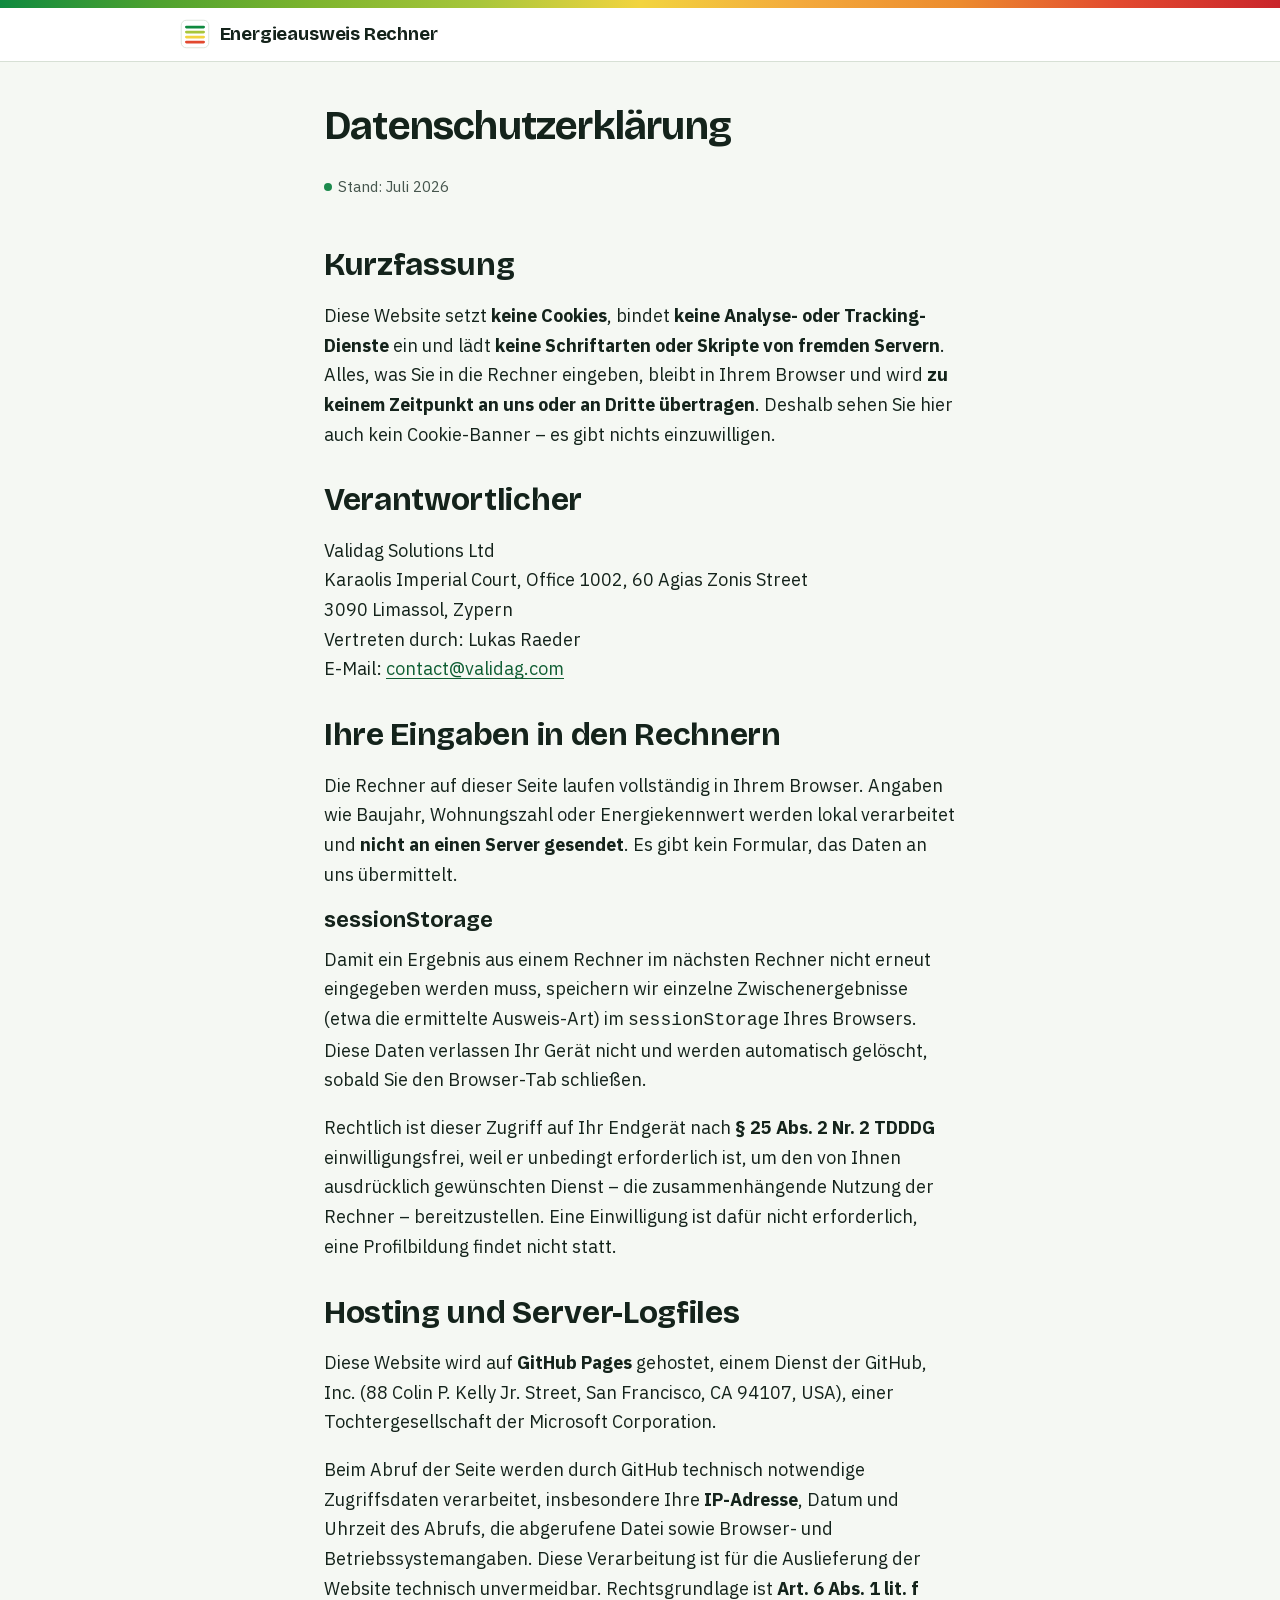
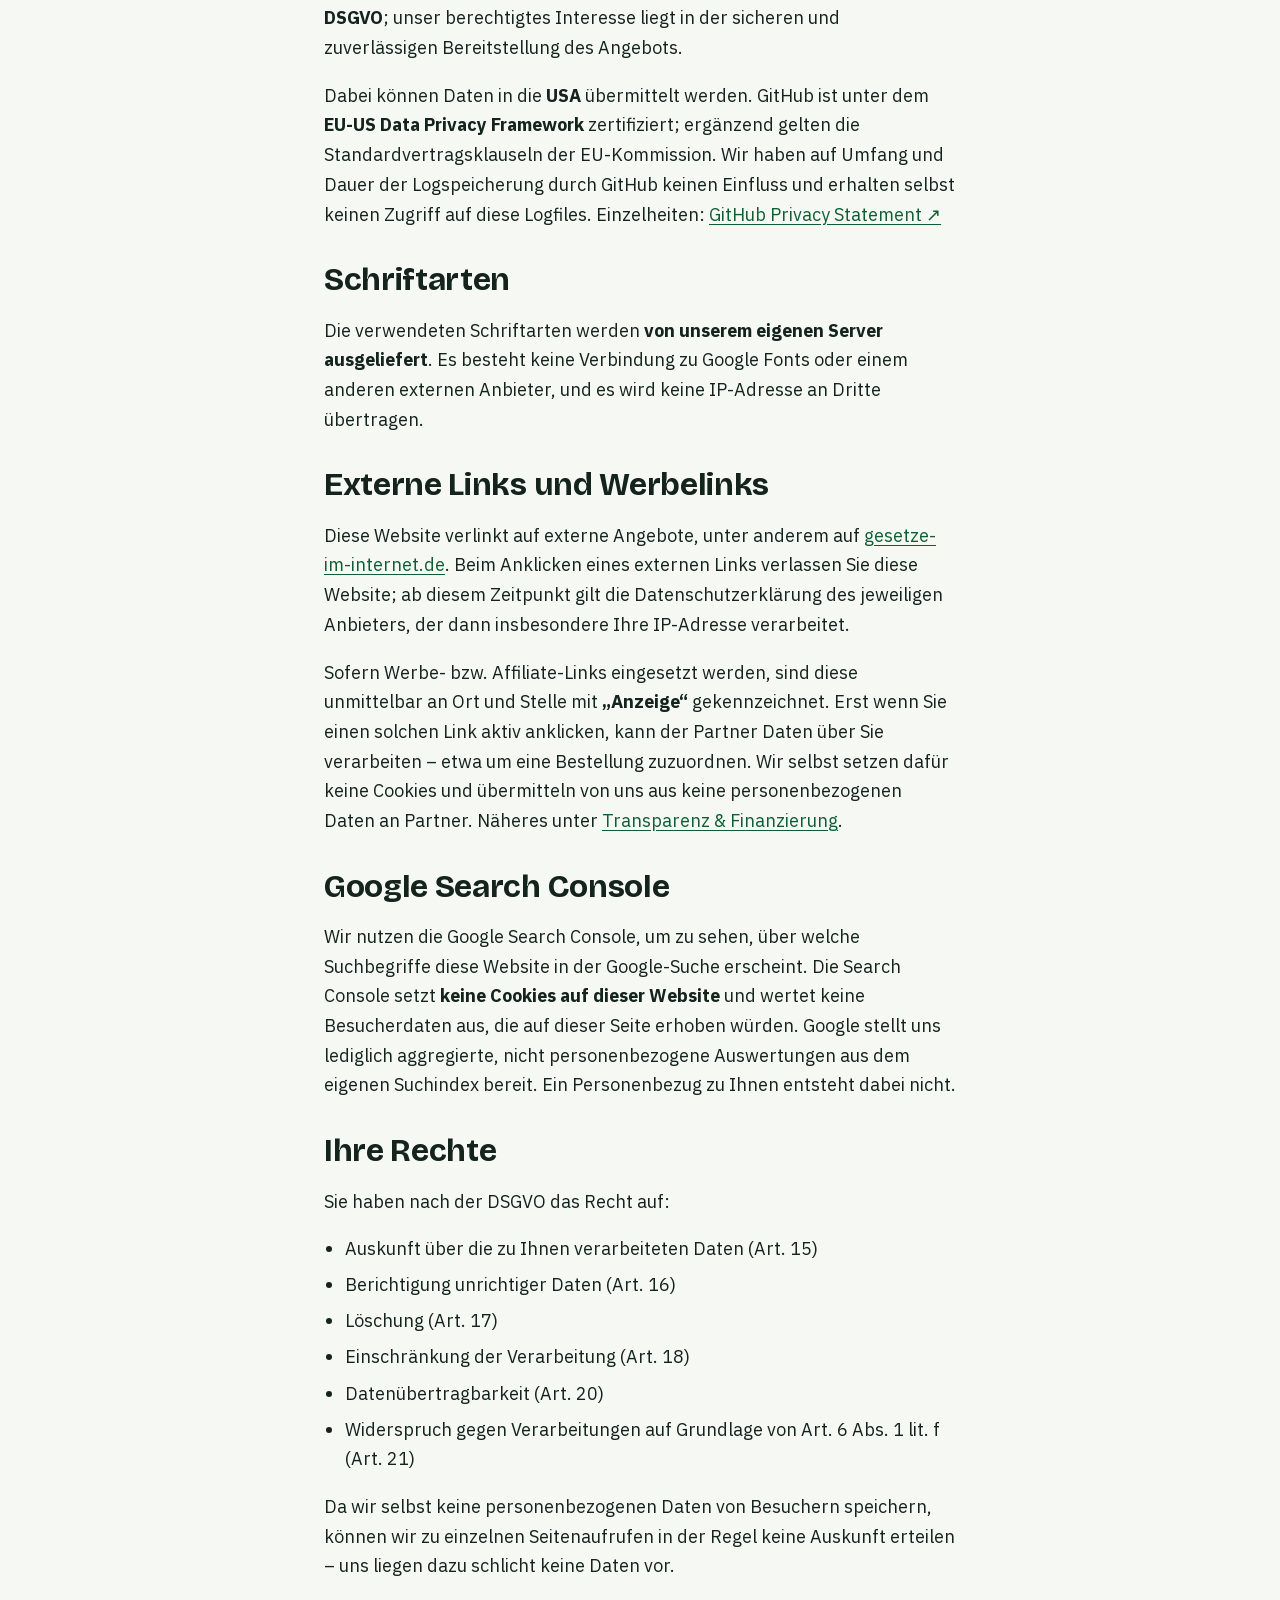
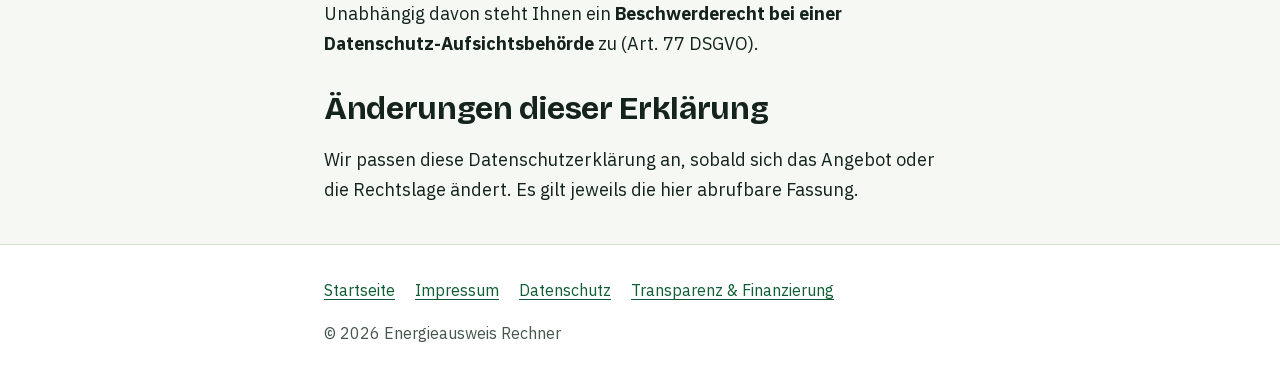
==== datenschutz/index.html @ 405edfbd "Rebuild as a single-page tool channel with sourced GEG rules Replaces the 3-file GSC-verification st" ====
<!DOCTYPE html>
<html lang="de">
<head>
  <meta charset="UTF-8" />
  <meta name="viewport" content="width=device-width, initial-scale=1.0" />
  <title>Datenschutzerklärung – Energieausweis Rechner</title>
  <meta name="description" content="Datenschutzerklärung für energieausweis-rechner.github.io: keine Cookies, kein Tracking, keine Weitergabe von Eingaben." />
  <meta name="robots" content="index, follow" />
  <link rel="canonical" href="https://energieausweis-rechner.github.io/datenschutz/" />
  <link rel="stylesheet" href="../assets/tokens.css" />
  <link rel="stylesheet" href="../assets/base.css" />
</head>
<body>
  <div class="band" aria-hidden="true"></div>
  <header class="site-header">
    <div class="inner">
      <a class="brand" href="/">
        <svg width="30" height="30" viewBox="0 0 36 36" aria-hidden="true">
          <rect x="1.5" y="1.5" width="33" height="33" rx="6" fill="#fff" stroke="#d7e0d5"></rect>
          <rect x="6" y="8"  width="24" height="3.4" rx="1.7" fill="#0f8a3f"></rect>
          <rect x="6" y="14" width="24" height="3.4" rx="1.7" fill="#a8c63b"></rect>
          <rect x="6" y="20" width="24" height="3.4" rx="1.7" fill="#f2d43f"></rect>
          <rect x="6" y="26" width="24" height="3.4" rx="1.7" fill="#e2492f"></rect>
        </svg>
        Energieausweis&nbsp;Rechner
      </a>
    </div>
  </header>

  <main>
    <section>
      <div class="container prose">
        <h1>Datenschutzerklärung</h1>
        <p class="stand">Stand: Juli 2026</p>

        <h2>Kurzfassung</h2>
        <p>
          Diese Website setzt <strong>keine Cookies</strong>, bindet
          <strong>keine Analyse- oder Tracking-Dienste</strong> ein und lädt
          <strong>keine Schriftarten oder Skripte von fremden Servern</strong>.
          Alles, was Sie in die Rechner eingeben, bleibt in Ihrem Browser und wird
          <strong>zu keinem Zeitpunkt an uns oder an Dritte übertragen</strong>.
          Deshalb sehen Sie hier auch kein Cookie-Banner – es gibt nichts
          einzuwilligen.
        </p>

        <h2>Verantwortlicher</h2>
        <p>
          Validag Solutions Ltd<br />
          Karaolis Imperial Court, Office 1002, 60 Agias Zonis Street<br />
          3090 Limassol, Zypern<br />
          Vertreten durch: Lukas Raeder<br />
          E-Mail: <a href="mailto:contact@validag.com">contact@validag.com</a>
        </p>

        <h2>Ihre Eingaben in den Rechnern</h2>
        <p>
          Die Rechner auf dieser Seite laufen vollständig in Ihrem Browser. Angaben
          wie Baujahr, Wohnungszahl oder Energiekennwert werden lokal verarbeitet und
          <strong>nicht an einen Server gesendet</strong>. Es gibt kein Formular, das
          Daten an uns übermittelt.
        </p>

        <h3>sessionStorage</h3>
        <p>
          Damit ein Ergebnis aus einem Rechner im nächsten Rechner nicht erneut
          eingegeben werden muss, speichern wir einzelne Zwischenergebnisse (etwa die
          ermittelte Ausweis-Art) im <code>sessionStorage</code> Ihres Browsers.
          Diese Daten verlassen Ihr Gerät nicht und werden automatisch gelöscht,
          sobald Sie den Browser-Tab schließen.
        </p>
        <p>
          Rechtlich ist dieser Zugriff auf Ihr Endgerät nach
          <strong>§ 25 Abs. 2 Nr. 2 TDDDG</strong> einwilligungsfrei, weil er
          unbedingt erforderlich ist, um den von Ihnen ausdrücklich gewünschten
          Dienst – die zusammenhängende Nutzung der Rechner – bereitzustellen. Eine
          Einwilligung ist dafür nicht erforderlich, eine Profilbildung findet nicht
          statt.
        </p>

        <h2>Hosting und Server-Logfiles</h2>
        <p>
          Diese Website wird auf <strong>GitHub Pages</strong> gehostet, einem Dienst
          der GitHub, Inc. (88 Colin P. Kelly Jr. Street, San Francisco, CA 94107,
          USA), einer Tochtergesellschaft der Microsoft Corporation.
        </p>
        <p>
          Beim Abruf der Seite werden durch GitHub technisch notwendige Zugriffsdaten
          verarbeitet, insbesondere Ihre <strong>IP-Adresse</strong>, Datum und
          Uhrzeit des Abrufs, die abgerufene Datei sowie Browser- und
          Betriebssystemangaben. Diese Verarbeitung ist für die Auslieferung der
          Website technisch unvermeidbar. Rechtsgrundlage ist
          <strong>Art. 6 Abs. 1 lit. f DSGVO</strong>; unser berechtigtes Interesse
          liegt in der sicheren und zuverlässigen Bereitstellung des Angebots.
        </p>
        <p>
          Dabei können Daten in die <strong>USA</strong> übermittelt werden. GitHub
          ist unter dem <strong>EU-US Data Privacy Framework</strong> zertifiziert;
          ergänzend gelten die Standardvertragsklauseln der EU-Kommission. Wir haben
          auf Umfang und Dauer der Logspeicherung durch GitHub keinen Einfluss und
          erhalten selbst keinen Zugriff auf diese Logfiles. Einzelheiten:
          <a href="https://docs.github.com/site-policy/privacy-policies/github-general-privacy-statement" rel="noopener" target="_blank">GitHub Privacy Statement ↗</a>
        </p>

        <h2>Schriftarten</h2>
        <p>
          Die verwendeten Schriftarten werden <strong>von unserem eigenen Server
          ausgeliefert</strong>. Es besteht keine Verbindung zu Google Fonts oder
          einem anderen externen Anbieter, und es wird keine IP-Adresse an Dritte
          übertragen.
        </p>

        <h2>Externe Links und Werbelinks</h2>
        <p>
          Diese Website verlinkt auf externe Angebote, unter anderem auf
          <a href="https://www.gesetze-im-internet.de/geg/" rel="noopener" target="_blank">gesetze-im-internet.de</a>.
          Beim Anklicken eines externen Links verlassen Sie diese Website; ab diesem
          Zeitpunkt gilt die Datenschutzerklärung des jeweiligen Anbieters, der dann
          insbesondere Ihre IP-Adresse verarbeitet.
        </p>
        <p>
          Sofern Werbe- bzw. Affiliate-Links eingesetzt werden, sind diese unmittelbar
          an Ort und Stelle mit <strong>„Anzeige“</strong> gekennzeichnet. Erst wenn
          Sie einen solchen Link aktiv anklicken, kann der Partner Daten über Sie
          verarbeiten – etwa um eine Bestellung zuzuordnen. Wir selbst setzen dafür
          keine Cookies und übermitteln von uns aus keine personenbezogenen Daten an
          Partner. Näheres unter
          <a href="/transparenz/">Transparenz &amp; Finanzierung</a>.
        </p>

        <h2>Google Search Console</h2>
        <p>
          Wir nutzen die Google Search Console, um zu sehen, über welche Suchbegriffe
          diese Website in der Google-Suche erscheint. Die Search Console setzt
          <strong>keine Cookies auf dieser Website</strong> und wertet keine
          Besucherdaten aus, die auf dieser Seite erhoben würden. Google stellt uns
          lediglich aggregierte, nicht personenbezogene Auswertungen aus dem eigenen
          Suchindex bereit. Ein Personenbezug zu Ihnen entsteht dabei nicht.
        </p>

        <h2>Ihre Rechte</h2>
        <p>Sie haben nach der DSGVO das Recht auf:</p>
        <ul>
          <li>Auskunft über die zu Ihnen verarbeiteten Daten (Art. 15)</li>
          <li>Berichtigung unrichtiger Daten (Art. 16)</li>
          <li>Löschung (Art. 17)</li>
          <li>Einschränkung der Verarbeitung (Art. 18)</li>
          <li>Datenübertragbarkeit (Art. 20)</li>
          <li>Widerspruch gegen Verarbeitungen auf Grundlage von Art. 6 Abs. 1 lit. f (Art. 21)</li>
        </ul>
        <p>
          Da wir selbst keine personenbezogenen Daten von Besuchern speichern, können
          wir zu einzelnen Seitenaufrufen in der Regel keine Auskunft erteilen –
          uns liegen dazu schlicht keine Daten vor.
        </p>
        <p>
          Unabhängig davon steht Ihnen ein <strong>Beschwerderecht bei einer
          Datenschutz-Aufsichtsbehörde</strong> zu (Art. 77 DSGVO).
        </p>

        <h2>Änderungen dieser Erklärung</h2>
        <p>
          Wir passen diese Datenschutzerklärung an, sobald sich das Angebot oder die
          Rechtslage ändert. Es gilt jeweils die hier abrufbare Fassung.
        </p>
      </div>
    </section>
  </main>

  <footer class="site-footer">
    <div class="container">
      <nav aria-label="Rechtliches">
        <a href="/">Startseite</a>
        <a href="/impressum/">Impressum</a>
        <a href="/datenschutz/">Datenschutz</a>
        <a href="/transparenz/">Transparenz &amp; Finanzierung</a>
      </nav>
      <p>© <span id="year">2026</span> Energieausweis Rechner</p>
    </div>
  </footer>
  <script>document.getElementById('year').textContent = new Date().getFullYear();</script>
</body>
</html>
---- assets/tokens.css ----
/* ─────────────────────────────────────────────────────────────────────────
   Energieausweis Rechner — design tokens
   Identity: the A+→H Effizienzband. "Der Ausweis, modernisiert."

   Carried over from the Claude Design project global.css. Fonts are
   SELF-HOSTED, never loaded from fonts.gstatic.com — embedding Google Fonts
   transfers the visitor's IP to a US server and was ruled a GDPR violation
   (LG München I, 20.01.2022 – 3 O 17493/20).
   ───────────────────────────────────────────────────────────────────────── */

@font-face {
  font-family: 'Bricolage Grotesque';
  src: url('fonts/bricolage-400-800.woff2') format('woff2');
  font-weight: 400 800;
  font-display: swap;
  unicode-range: U+0000-00FF, U+0131, U+0152-0153, U+02BB-02BC, U+02C6, U+02DA,
    U+02DC, U+0304, U+0308, U+0329, U+2000-206F, U+20AC, U+2122, U+2191, U+2193,
    U+2212, U+2215, U+FEFF, U+FFFD;
}
@font-face {
  font-family: 'IBM Plex Sans';
  src: url('fonts/plexsans-400.woff2') format('woff2');
  font-weight: 400;
  font-display: swap;
}
@font-face {
  font-family: 'IBM Plex Sans';
  src: url('fonts/plexsans-600.woff2') format('woff2');
  font-weight: 600 700;
  font-display: swap;
}

:root {
  /* ── Colour ───────────────────────────────────────────────────────────── */
  --ink: #14231b;        /* deep spruce — text/headlines */
  --ink-soft: #46564d;   /* muted text */
  --paper: #f5f8f3;      /* cool chalk — page background */
  --surface: #ffffff;    /* cards/panels */
  --line: #d7e0d5;       /* green-grey hairline */

  --klasse-a: #1c8a4c;   /* efficiency green — primary/links/CTA */
  --klasse-a-dk: #0f5e33;/* hover/active */
  --signal: #e8852b;     /* warm amber — eyebrows/accents, sparing */

  /* Partner-brand gold. OUTBOUND AFFILIATE CTAs ONLY — never for internal
     actions, so a paid link is always visually distinct from a free one. */
  --cta-yellow: #f5b301;
  --cta-yellow-dk: #dca000;

  --danger: #b42318;     /* penalty red — Bußgeld & legal warnings */
  --danger-bg: #fdeceb;
  --bedarf: #c2410c;     /* Bedarfsausweis-Pflicht result tone */
  --bedarf-bg: #fff7ed;
  --urgent: #c9252b;     /* time-critical result tone */
  --urgent-bg: #fef2f2;

  /* ── Type ─────────────────────────────────────────────────────────────── */
  --font-display: 'Bricolage Grotesque', system-ui, -apple-system, sans-serif;
  --font-body: 'IBM Plex Sans', system-ui, -apple-system, sans-serif;
  --font-mono: ui-monospace, 'SFMono-Regular', 'Menlo', monospace;

  /* Senior-first scale. Body never below 18px, and every step is set in rem
     so the OS/browser text-size setting still scales the whole page. */
  --fs-body: 1.125rem;   /* 18px */
  --fs-lead: 1.25rem;    /* 20px — tool labels, option cards */
  --fs-h3: 1.375rem;     /* 22px */
  --fs-h2: 1.75rem;      /* 28px */
  --fs-h1: 2.125rem;     /* 34px */
  --fs-small: 1rem;      /* 16px — the floor; captions, legal notes */
  --lh-body: 1.65;

  /* ── Geometry ─────────────────────────────────────────────────────────── */
  --radius: 6px;
  --maxw: 42rem;         /* reading measure for a single-column tool page */
  --maxw-wide: 60rem;
  --tap: 48px;           /* minimum interactive target */
  --nav-h: 56px;         /* sticky in-page nav */
  --space: 1rem;

  /* ── The Effizienzband ────────────────────────────────────────────────── */
  --band: linear-gradient(90deg, #0f8a3f, #4fa22f, #7fb52e, #a8c63b, #f2d43f,
    #f3a93c, #ec8b2e, #e2492f, #c9252b);

  /* Per-class colours, A+ → H (GEG Anlage 10) */
  --k-aplus: #0f8a3f;
  --k-a: #4fa22f;
  --k-b: #7fb52e;
  --k-c: #a8c63b;
  --k-d: #f2d43f;
  --k-e: #f3a93c;
  --k-f: #ec8b2e;
  --k-g: #e2492f;
  --k-h: #c9252b;
}

@media (min-width: 40rem) {
  :root {
    --fs-h1: 2.5rem;   /* 40px */
    --fs-h2: 2rem;     /* 32px */
  }
}

/* Respect the OS reduced-motion setting — the result cards animate in. */
@media (prefers-reduced-motion: reduce) {
  *, *::before, *::after {
    animation-duration: 0.01ms !important;
    animation-iteration-count: 1 !important;
    transition-duration: 0.01ms !important;
    scroll-behavior: auto !important;
  }
}
---- assets/base.css ----
/* ─────────────────────────────────────────────────────────────────────────
   Energieausweis Rechner — layout & components
   Senior-first: 18px floor, 48px targets, one question per screen,
   visible focus, AAA contrast on body text.
   ───────────────────────────────────────────────────────────────────────── */

*, *::before, *::after { box-sizing: border-box; }

html { -webkit-text-size-adjust: 100%; scroll-behavior: smooth; }

body {
  margin: 0;
  background: var(--paper);
  color: var(--ink);
  font-family: var(--font-body);
  font-size: var(--fs-body);
  line-height: var(--lh-body);
  /* Anchor targets must clear the sticky nav. */
  scroll-padding-top: calc(var(--nav-h) + 1rem);
}

h1, h2, h3 { font-family: var(--font-display); line-height: 1.2; margin: 0 0 .5em; }
h1 { font-size: var(--fs-h1); letter-spacing: -.02em; }
h2 { font-size: var(--fs-h2); letter-spacing: -.01em; }
h3 { font-size: var(--fs-h3); }
p { margin: 0 0 1em; }
p:last-child { margin-bottom: 0; }

a { color: var(--klasse-a-dk); text-underline-offset: .18em; }
a:hover { color: var(--klasse-a); }

/* One visible focus treatment everywhere. Never remove it. */
:focus-visible {
  outline: 3px solid var(--klasse-a);
  outline-offset: 3px;
  border-radius: 3px;
}

.container { max-width: var(--maxw); margin: 0 auto; padding: 0 1.25rem; }
.container-wide { max-width: var(--maxw-wide); margin: 0 auto; padding: 0 1.25rem; }
.visually-hidden {
  position: absolute; width: 1px; height: 1px; overflow: hidden;
  clip: rect(0 0 0 0); clip-path: inset(50%); white-space: nowrap;
}

/* Skip link — keyboard users land on the tool, not the nav. */
.skip {
  position: absolute; left: -9999px; top: 0; z-index: 100;
  background: var(--klasse-a); color: #fff; padding: .75rem 1.25rem;
  font-weight: 600; text-decoration: none;
}
.skip:focus { left: 0; }

/* ── Effizienzband ──────────────────────────────────────────────────────── */
.band { height: 8px; background: var(--band); }

/* ── Header ─────────────────────────────────────────────────────────────── */
.site-header { background: var(--surface); border-bottom: 1px solid var(--line); }
.site-header .inner {
  display: flex; align-items: center; gap: .7rem;
  padding: .7rem 1.25rem; max-width: var(--maxw-wide); margin: 0 auto;
}
.brand {
  display: flex; align-items: center; gap: .6rem;
  font-family: var(--font-display); font-weight: 700; font-size: 1.15rem;
  color: var(--ink); text-decoration: none; letter-spacing: -.01em;
}
.brand svg { flex: none; }

/* ── Hero: the tool comes first, nothing above it ───────────────────────── */
.hero { padding: 1.5rem 0 .5rem; }
.hero h1 { margin-bottom: .35rem; }
.hero .sub {
  font-size: var(--fs-lead); color: var(--ink-soft); margin-bottom: 1.25rem;
}
.trust {
  display: flex; flex-wrap: wrap; gap: .4rem .5rem;
  list-style: none; padding: 0; margin: 0 0 1.25rem;
  font-size: var(--fs-small); color: var(--ink-soft);
}
.trust li { display: flex; align-items: center; gap: .3rem; }
.trust li::before { content: '✓'; color: var(--klasse-a); font-weight: 700; }

/* ── Sticky in-page tool nav ────────────────────────────────────────────── */
.toolnav {
  position: sticky; top: 0; z-index: 50;
  background: color-mix(in srgb, var(--surface) 92%, transparent);
  backdrop-filter: blur(8px);
  border-block: 1px solid var(--line);
  margin: 2rem 0 0;
}
.toolnav ul {
  display: flex; gap: .25rem; list-style: none; margin: 0;
  padding: 0 1.25rem; max-width: var(--maxw-wide);
  margin-inline: auto; overflow-x: auto; scrollbar-width: none;
  -webkit-overflow-scrolling: touch;
}
.toolnav ul::-webkit-scrollbar { display: none; }
.toolnav a {
  display: flex; align-items: center; min-height: var(--nav-h);
  padding: 0 .85rem; white-space: nowrap; text-decoration: none;
  font-size: var(--fs-small); font-weight: 600; color: var(--ink-soft);
  border-bottom: 3px solid transparent;
}
.toolnav a:hover { color: var(--ink); }
.toolnav a[aria-current='true'] { color: var(--klasse-a-dk); border-bottom-color: var(--klasse-a); }

/* ── Sections ───────────────────────────────────────────────────────────── */
section { padding: 2.5rem 0; }
section.alt { background: var(--surface); border-block: 1px solid var(--line); }
.eyebrow {
  font-size: var(--fs-small); font-weight: 600; letter-spacing: .06em;
  text-transform: uppercase; color: var(--signal); margin: 0 0 .4rem;
}

/* ── Card / wizard ──────────────────────────────────────────────────────── */
.card {
  background: var(--surface); border: 2px solid var(--line);
  border-radius: var(--radius); padding: 1.5rem;
}
@keyframes cardIn { from { opacity: 0; transform: translateY(10px); } to { opacity: 1; transform: none; } }
.anim { animation: cardIn .32s ease both; }

.steps { display: flex; align-items: flex-start; gap: 0; margin-bottom: 1.25rem; }
.step { display: flex; flex-direction: column; align-items: center; gap: .3rem; }
.step .mark {
  width: 28px; height: 28px; border-radius: 50%;
  display: flex; align-items: center; justify-content: center;
  font-family: var(--font-mono); font-weight: 700; font-size: .8rem;
  background: var(--surface); color: var(--ink-soft); border: 2px solid var(--line);
}
.step.on .mark, .step.done .mark {
  background: var(--klasse-a); color: #fff; border-color: var(--klasse-a);
}
.step .lbl { font-size: .7rem; font-weight: 600; text-align: center; color: var(--ink-soft); }
.step.on .lbl { color: var(--klasse-a-dk); }
.step .line { width: 30px; height: 0; margin-top: 13px; border-top: 2px dashed var(--line); }
.step.reached .line { border-top-color: var(--klasse-a); }

.q-text {
  font-family: var(--font-display); font-size: var(--fs-h3);
  font-weight: 700; line-height: 1.25; margin: 0 0 1.1rem;
}

/* Option cards — the primary interaction. Big, labelled, icon + gloss. */
.options { display: grid; gap: .6rem; }
.opt {
  display: flex; align-items: center; gap: .9rem; width: 100%;
  min-height: var(--tap); padding: .85rem 1rem; text-align: left;
  background: var(--surface); border: 2px solid var(--line);
  border-radius: var(--radius); cursor: pointer;
  font: inherit; color: var(--ink); transition: border-color .15s, background .15s;
}
.opt:hover { border-color: var(--klasse-a); background: #f2f8ef; }
.opt .ico { color: var(--klasse-a); display: inline-flex; flex: none; }
.opt .txt { flex: 1; min-width: 0; }
.opt .lbl { display: block; font-size: var(--fs-lead); font-weight: 600; line-height: 1.3; }
.opt .sub { display: block; font-size: var(--fs-small); color: var(--ink-soft); }
.opt .arrow { color: var(--ink-soft); flex: none; font-size: 1.2rem; }

.wizard-actions {
  display: flex; flex-wrap: wrap; gap: .6rem; align-items: center;
  margin-top: 1.1rem;
}
.btn-ghost {
  display: inline-flex; align-items: center; gap: .4rem;
  min-height: var(--tap); padding: 0 1rem;
  background: var(--surface); border: 2px solid var(--line);
  border-radius: var(--radius); cursor: pointer;
  font: inherit; font-size: var(--fs-small); font-weight: 600; color: var(--ink);
}
.btn-ghost:hover { border-color: var(--klasse-a); color: var(--klasse-a-dk); }

/* ── Result cards ───────────────────────────────────────────────────────── */
.result {
  border: 2px solid var(--line); border-left-width: 5px;
  border-radius: var(--radius); padding: 1.4rem; background: var(--paper);
}
.result.yes, .result.wahl { border-left-color: var(--klasse-a); }
.result.no   { border-left-color: var(--ink-soft); }
.result.bedarf { border-left-color: var(--bedarf); background: var(--bedarf-bg); }
.result.urgent { border-left-color: var(--urgent); background: var(--urgent-bg); }

.badge {
  display: inline-block; font-size: var(--fs-small); font-weight: 700;
  letter-spacing: .05em; text-transform: uppercase;
  padding: .35rem .8rem; border-radius: 4px; color: #fff;
  background: var(--ink-soft); margin-bottom: .7rem;
}
.result.yes .badge, .result.wahl .badge { background: var(--klasse-a); }
.result.bedarf .badge { background: var(--bedarf); }
.result.urgent .badge { background: var(--urgent); }

.result h3 { font-size: var(--fs-h3); margin-bottom: .5rem; }
.result .lead { font-size: var(--fs-lead); }

.warn {
  display: flex; gap: .7rem; margin-top: 1rem; padding: .9rem 1rem;
  background: var(--danger-bg); border-radius: var(--radius);
  color: var(--danger); font-size: var(--fs-small); font-weight: 600;
}
.warn .mark {
  flex: none; width: 24px; height: 24px; border-radius: 50%;
  background: var(--danger); color: #fff;
  display: flex; align-items: center; justify-content: center; font-weight: 700;
}

.type-out {
  margin-top: 1rem; padding-top: 1rem; border-top: 1px solid var(--line);
  font-size: var(--fs-small);
}
.type-out strong { font-size: var(--fs-lead); font-family: var(--font-display); }

.steps-next { margin: 1rem 0 0; padding: 0; list-style: none; counter-reset: s; }
.steps-next li {
  display: flex; gap: .7rem; padding: .5rem 0; counter-increment: s;
  font-size: var(--fs-small);
}
.steps-next li::before {
  content: counter(s); flex: none;
  width: 26px; height: 26px; border-radius: 50%;
  background: var(--klasse-a); color: #fff;
  display: flex; align-items: center; justify-content: center;
  font-family: var(--font-mono); font-weight: 700; font-size: .8rem;
}

/* Internal onward link — green, clearly NOT a partner CTA. */
.next-link {
  display: flex; align-items: center; justify-content: space-between; gap: .8rem;
  margin-top: 1rem; padding: .9rem 1rem;
  border: 2px solid var(--line); border-left: 5px solid var(--klasse-a);
  border-radius: var(--radius); background: var(--surface);
  text-decoration: none; color: var(--ink);
}
.next-link:hover { background: #f2f8ef; }
.next-link .t { font-weight: 600; }
.next-link .s { font-size: var(--fs-small); color: var(--ink-soft); }

/* ── Legal citation block ───────────────────────────────────────────────── */
.cite {
  margin-top: 1rem; padding: .9rem 1rem;
  background: var(--surface); border: 1px solid var(--line);
  border-radius: var(--radius); font-size: var(--fs-small);
}
.cite blockquote {
  margin: .5rem 0; padding-left: .9rem;
  border-left: 3px solid var(--line);
  font-style: italic; color: var(--ink-soft);
}
.cite .src {
  display: flex; flex-wrap: wrap; gap: .5rem 1rem;
  color: var(--ink-soft); font-size: .95rem;
}

/* ── Segmented controls (Kosten / Inserat inputs) ───────────────────────── */
.field { margin-bottom: 1.1rem; }
.field > .lbl {
  display: block; font-weight: 600; font-size: var(--fs-small);
  margin-bottom: .45rem;
}
.field .hint { font-weight: 400; color: var(--ink-soft); }
.seg { display: flex; flex-wrap: wrap; gap: .4rem; }
.seg button {
  min-height: var(--tap); padding: 0 .9rem;
  font: inherit; font-size: var(--fs-small); font-weight: 600;
  background: var(--surface); color: var(--ink);
  border: 2px solid var(--line); border-radius: var(--radius); cursor: pointer;
  transition: all .15s;
}
.seg button:hover { border-color: var(--klasse-a); }
.seg button[aria-pressed='true'] {
  background: var(--klasse-a); color: #fff; border-color: var(--klasse-a);
}

input[type='number'], input[type='text'] {
  width: 100%; min-height: var(--tap); padding: .5rem .8rem;
  font: inherit; font-size: var(--fs-lead);
  background: var(--surface); color: var(--ink);
  border: 2px solid var(--line); border-radius: var(--radius);
}
input:focus { border-color: var(--klasse-a); }

/* ── Effizienzklassen scale ─────────────────────────────────────────────── */
.scale { display: flex; gap: 2px; margin: 1rem 0 .4rem; }
.scale .k {
  flex: 1; text-align: center; padding: .5rem .1rem;
  font-family: var(--font-mono); font-weight: 700; font-size: .8rem;
  color: #fff; opacity: .35; transition: opacity .2s, transform .2s;
}
.scale .k.on { opacity: 1; transform: scaleY(1.35); border-radius: 2px; }
.scale-ends {
  display: flex; justify-content: space-between;
  font-size: .95rem; color: var(--ink-soft);
}
.klass-out {
  display: flex; align-items: center; gap: 1rem;
  margin-top: 1rem; padding: 1rem;
  border: 2px solid var(--line); border-radius: var(--radius);
  background: var(--surface);
}
.klass-out .big {
  flex: none; width: 64px; height: 64px; border-radius: var(--radius);
  display: flex; align-items: center; justify-content: center;
  font-family: var(--font-display); font-weight: 800; font-size: 1.8rem; color: #fff;
}

/* ── Generated ad text ──────────────────────────────────────────────────── */
.output {
  font-family: var(--font-mono); font-size: 1rem; line-height: 1.6;
  white-space: pre-wrap; word-break: break-word;
  background: var(--paper); border: 2px dashed var(--line);
  border-radius: var(--radius); padding: 1rem; margin: 0 0 .8rem;
}
.copied { color: var(--klasse-a-dk); font-weight: 600; font-size: var(--fs-small); }

/* ── Partner CTA — the ONLY monetised element. Gold, never green. ───────── */
.partner {
  margin-top: 1.25rem; padding: 1rem;
  border: 2px solid var(--line); border-radius: var(--radius);
  background: var(--surface);
}
.partner .ad-label {
  display: inline-block; font-size: .95rem; font-weight: 700;
  letter-spacing: .06em; text-transform: uppercase;
  color: var(--ink-soft); background: var(--paper);
  border: 1px solid var(--line); border-radius: 3px;
  padding: .15rem .5rem; margin-bottom: .6rem;
}
.partner a.cta {
  display: inline-flex; align-items: center; gap: .4rem;
  min-height: var(--tap); padding: 0 1.2rem;
  background: var(--cta-yellow); color: var(--ink);
  font-weight: 700; text-decoration: none; border-radius: var(--radius);
}
.partner a.cta:hover { background: var(--cta-yellow-dk); }
.partner .disclosure {
  margin: .6rem 0 0; font-size: .95rem; color: var(--ink-soft);
}

/* ── Tables (GEO: most-lifted format) ───────────────────────────────────── */
.table-wrap { overflow-x: auto; margin: 1rem 0; }
table { border-collapse: collapse; width: 100%; font-size: var(--fs-small); }
th, td { text-align: left; padding: .6rem .8rem; border-bottom: 1px solid var(--line); }
th { font-weight: 600; background: var(--surface); }

/* ── FAQ ────────────────────────────────────────────────────────────────── */
details {
  background: var(--surface); border: 1px solid var(--line);
  border-radius: var(--radius); margin-bottom: .6rem;
}
summary {
  min-height: var(--tap); display: flex; align-items: center;
  padding: .75rem 1rem; cursor: pointer;
  font-weight: 600; font-size: var(--fs-body);
}
summary::-webkit-details-marker { display: none; }
summary::after { content: '+'; margin-left: auto; font-size: 1.4rem; color: var(--klasse-a); }
details[open] summary::after { content: '−'; }
details > *:not(summary) { padding: 0 1rem; }
details > *:last-child { padding-bottom: 1rem; }

/* ── Stand / validity marker ────────────────────────────────────────────── */
.stand {
  display: inline-flex; align-items: center; gap: .4rem;
  font-size: .95rem; color: var(--ink-soft);
}
.stand::before {
  content: ''; width: 8px; height: 8px; border-radius: 50%;
  background: var(--klasse-a);
}

/* ── Footer ─────────────────────────────────────────────────────────────── */
.site-footer {
  background: var(--surface); border-top: 1px solid var(--line);
  padding: 2rem 0; font-size: var(--fs-small); color: var(--ink-soft);
}
.site-footer nav { display: flex; flex-wrap: wrap; gap: .5rem 1.25rem; margin-bottom: 1rem; }
.disclaimer {
  padding: 1rem; background: var(--paper);
  border: 1px solid var(--line); border-radius: var(--radius);
}

.totop {
  position: fixed; right: 1rem; bottom: 1rem; z-index: 40;
  width: var(--tap); height: var(--tap); border-radius: 50%;
  background: var(--surface); border: 2px solid var(--line);
  color: var(--ink); font-size: 1.2rem; cursor: pointer;
  display: none; align-items: center; justify-content: center;
  box-shadow: 0 2px 8px rgb(20 35 27 / .12);
}
.totop.show { display: flex; }

/* ── Prose (legal pages) ────────────────────────────────────────────────── */
.prose h2 { margin-top: 2rem; }
.prose ul { padding-left: 1.3rem; }
.prose li { margin-bottom: .4rem; }

/* ── Print: results should survive being printed for the Notartermin ────── */
@media print {
  .toolnav, .totop, .skip, .site-header, .noprint, .partner { display: none !important; }
  body { background: #fff; font-size: 11pt; }
  section { padding: .5rem 0; }
  .card, .result { border: 1px solid #999; break-inside: avoid; }
  a[href^='http']::after { content: ' (' attr(href) ')'; font-size: 9pt; word-break: break-all; }
}
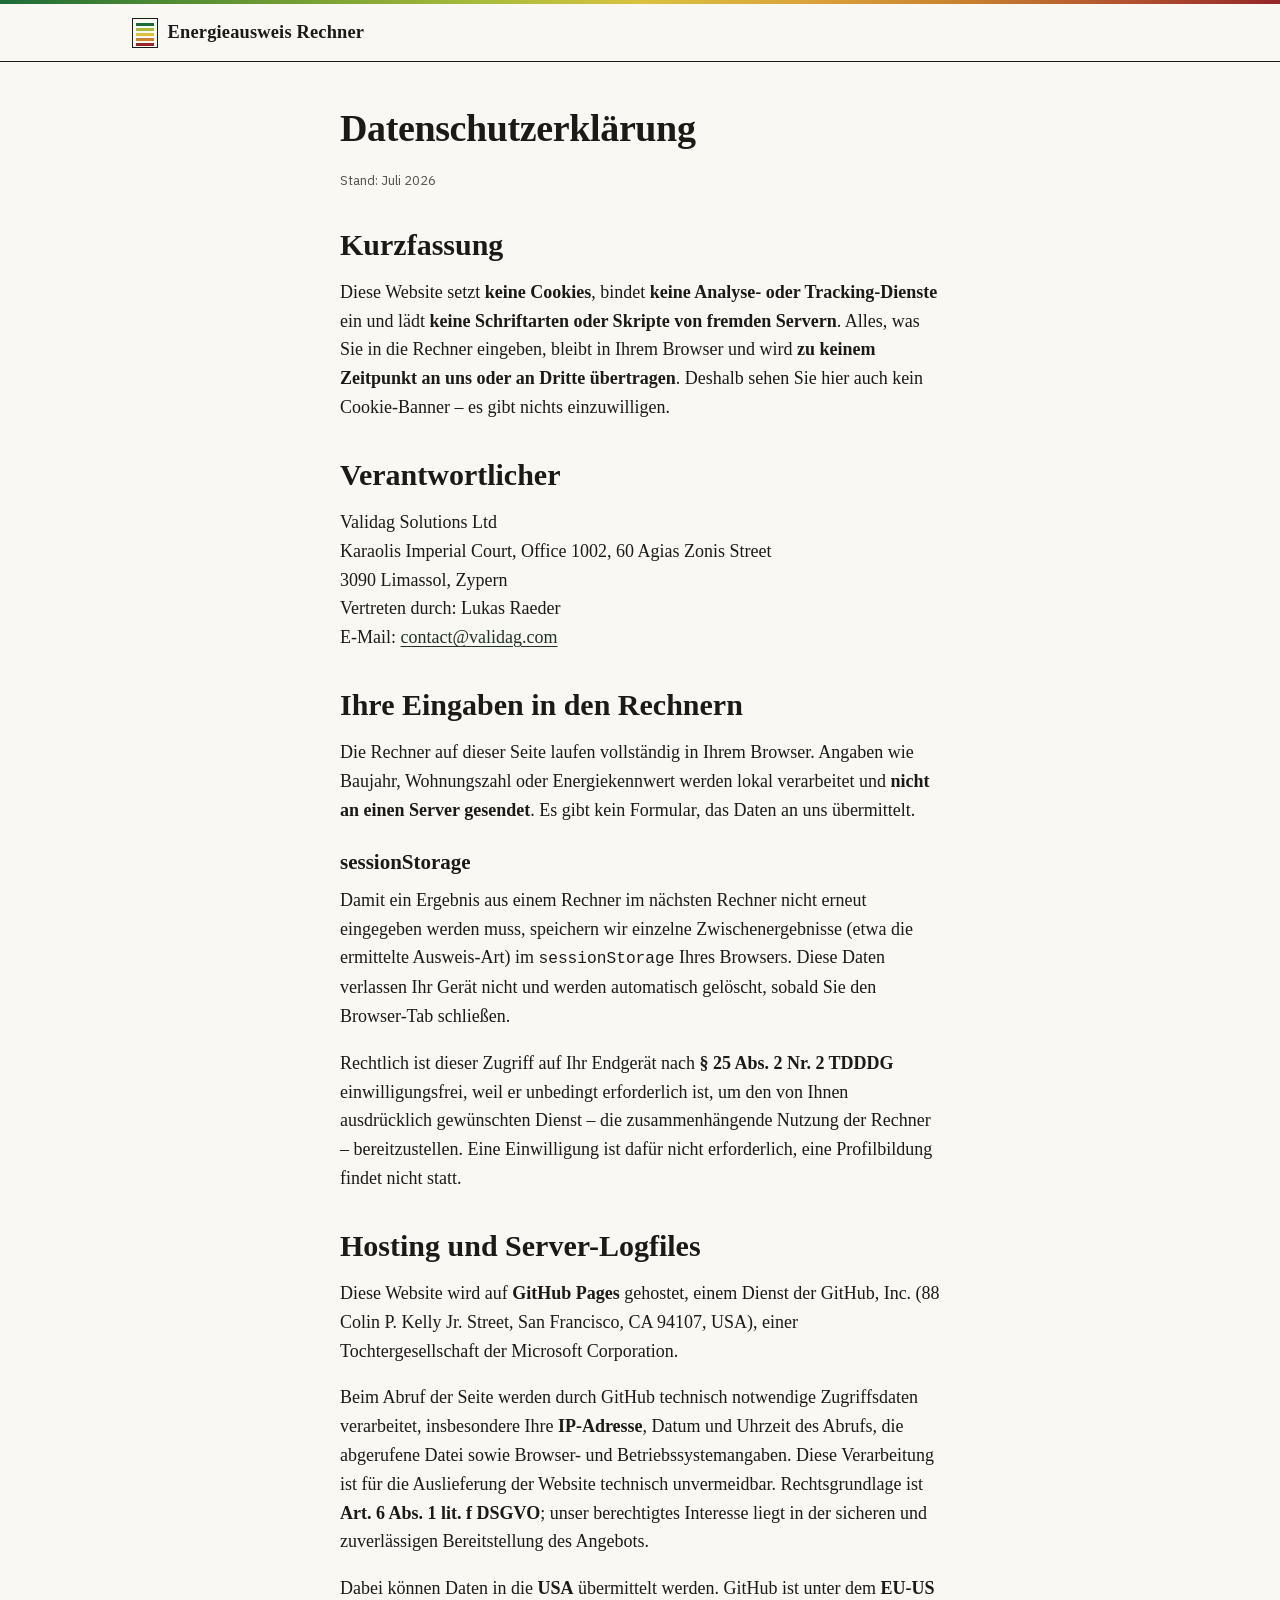
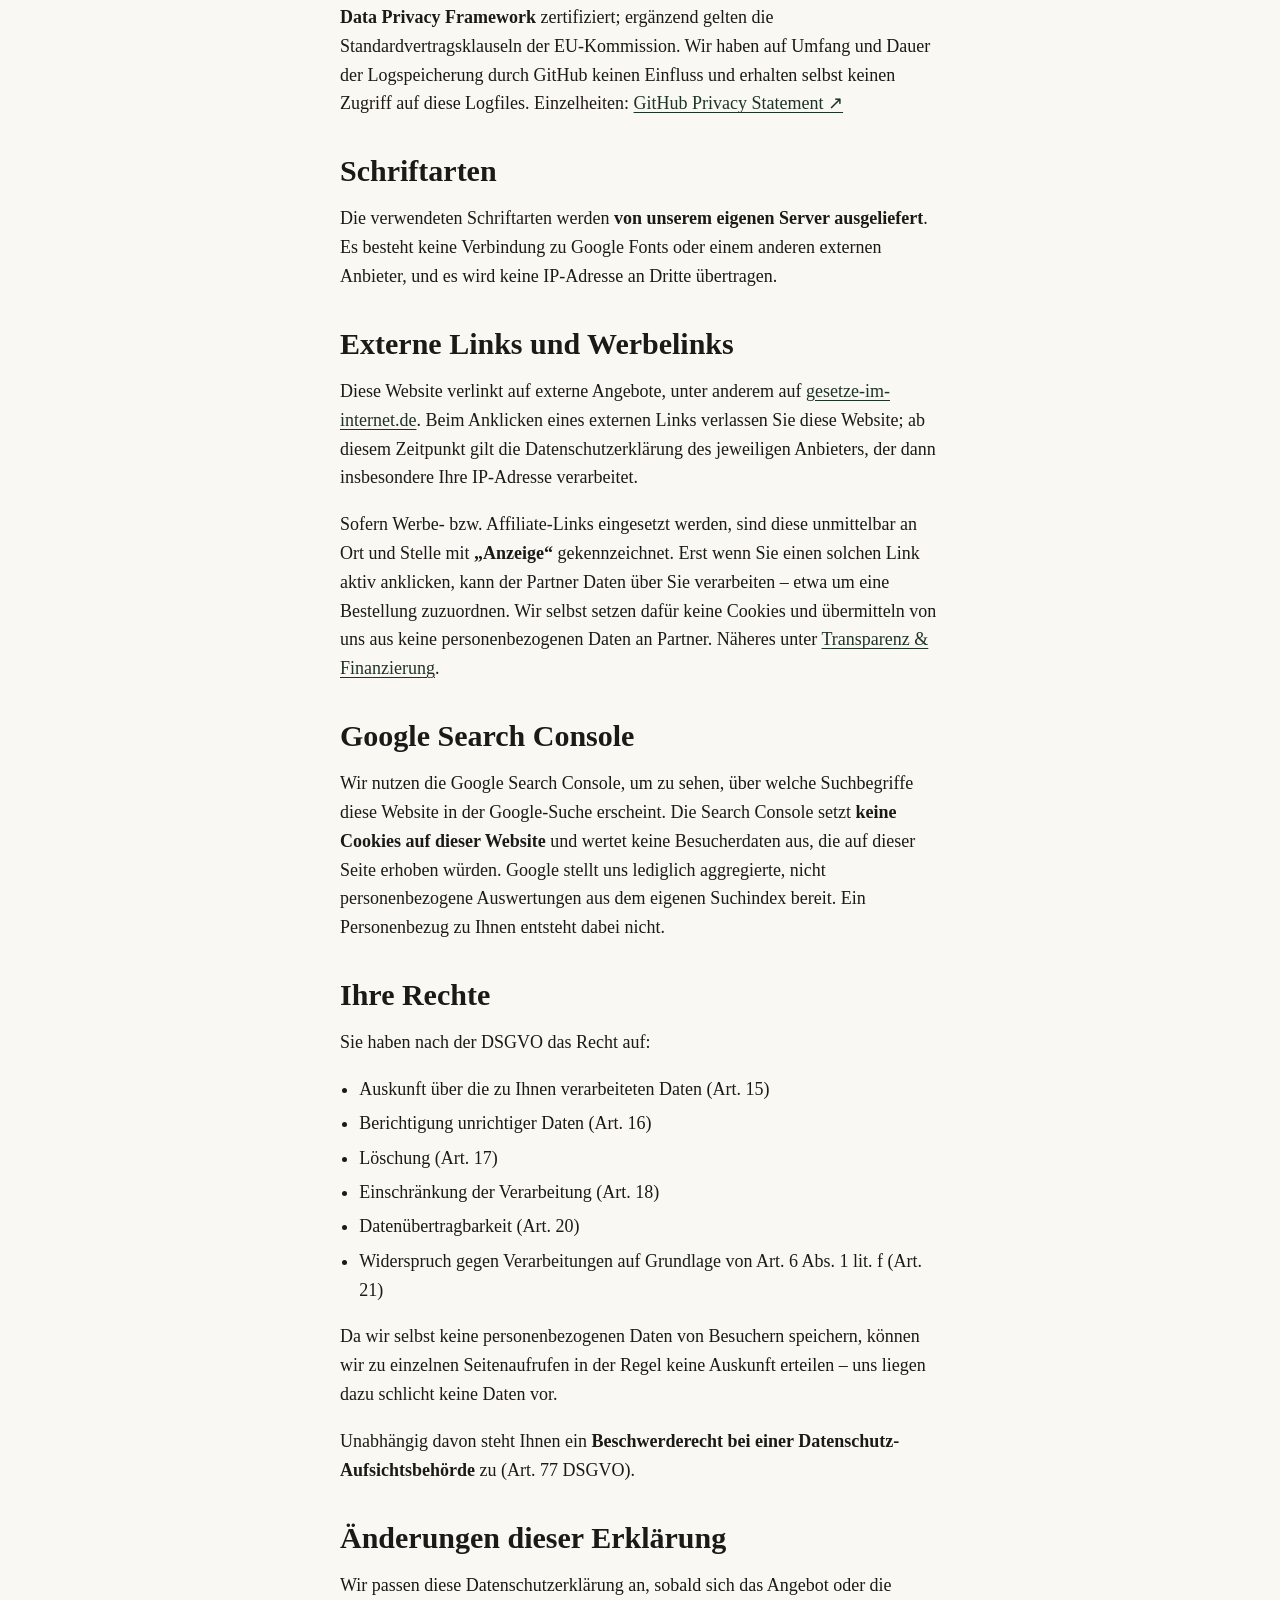
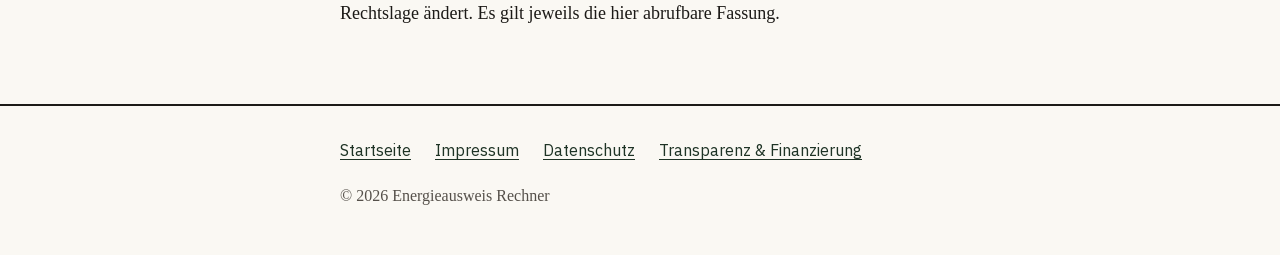
==== commit 98cf30ea: "Restyle as a document; add a table of contents on desktop The green-and-shadows look read as a gener" ====
--- a/datenschutz/index.html
+++ b/datenschutz/index.html
@@ -15,12 +15,13 @@
   <header class="site-header">
     <div class="inner">
       <a class="brand" href="/">
-        <svg width="30" height="30" viewBox="0 0 36 36" aria-hidden="true">
-          <rect x="1.5" y="1.5" width="33" height="33" rx="6" fill="#fff" stroke="#d7e0d5"></rect>
-          <rect x="6" y="8"  width="24" height="3.4" rx="1.7" fill="#0f8a3f"></rect>
-          <rect x="6" y="14" width="24" height="3.4" rx="1.7" fill="#a8c63b"></rect>
-          <rect x="6" y="20" width="24" height="3.4" rx="1.7" fill="#f2d43f"></rect>
-          <rect x="6" y="26" width="24" height="3.4" rx="1.7" fill="#e2492f"></rect>
+        <svg width="26" height="30" viewBox="0 0 26 30" aria-hidden="true">
+          <rect x="0.5" y="0.5" width="25" height="29" fill="none" stroke="#1c1a17"></rect>
+          <rect x="4" y="5"  width="18" height="3" fill="#1d6b39"></rect>
+          <rect x="4" y="10" width="18" height="3" fill="#a8bb3c"></rect>
+          <rect x="4" y="15" width="18" height="3" fill="#d9c23f"></rect>
+          <rect x="4" y="20" width="18" height="3" fill="#c9822f"></rect>
+          <rect x="4" y="25" width="18" height="3" fill="#96262a"></rect>
         </svg>
         Energieausweis&nbsp;Rechner
       </a>
--- a/assets/tokens.css
+++ b/assets/tokens.css
@@ -1,22 +1,23 @@
 /* ─────────────────────────────────────────────────────────────────────────
    Energieausweis Rechner — design tokens
-   Identity: the A+→H Effizienzband. "Der Ausweis, modernisiert."
 
-   Carried over from the Claude Design project global.css. Fonts are
-   SELF-HOSTED, never loaded from fonts.gstatic.com — embedding Google Fonts
-   transfers the visitor's IP to a US server and was ruled a GDPR violation
-   (LG München I, 20.01.2022 – 3 O 17493/20).
+   Aesthetic: an official document, not a web app. Warm paper, near-black
+   ink, hairline rules, squared corners, no shadows. Serif for prose,
+   sans only for controls, monospace for paragraph references and figures.
+
+   Colour is treated as INFORMATION, not decoration. It appears in exactly
+   three places:
+     1. the A+→H Effizienzband, where hue IS the datum,
+     2. warnings and Bußgeld notices,
+     3. one restrained accent for links and the current position.
+   Everywhere else is ink on paper.
+
+   Fonts: the serif is a system stack (no download, present everywhere).
+   IBM Plex Sans is SELF-HOSTED for controls — never loaded from
+   fonts.gstatic.com, which transfers the visitor's IP to a US server and
+   was ruled a GDPR violation (LG München I, 20.01.2022 – 3 O 17493/20).
    ───────────────────────────────────────────────────────────────────────── */
 
-@font-face {
-  font-family: 'Bricolage Grotesque';
-  src: url('fonts/bricolage-400-800.woff2') format('woff2');
-  font-weight: 400 800;
-  font-display: swap;
-  unicode-range: U+0000-00FF, U+0131, U+0152-0153, U+02BB-02BC, U+02C6, U+02DA,
-    U+02DC, U+0304, U+0308, U+0329, U+2000-206F, U+20AC, U+2122, U+2191, U+2193,
-    U+2212, U+2215, U+FEFF, U+FFFD;
-}
 @font-face {
   font-family: 'IBM Plex Sans';
   src: url('fonts/plexsans-400.woff2') format('woff2');
@@ -31,81 +32,77 @@
 }
 
 :root {
-  /* ── Colour ───────────────────────────────────────────────────────────── */
-  --ink: #14231b;        /* deep spruce — text/headlines */
-  --ink-soft: #46564d;   /* muted text */
-  --paper: #f5f8f3;      /* cool chalk — page background */
-  --surface: #ffffff;    /* cards/panels */
-  --line: #d7e0d5;       /* green-grey hairline */
+  /* ── Ink & paper ──────────────────────────────────────────────────────── */
+  --ink: #1c1a17;         /* near-black, warm — body text */
+  --ink-soft: #55504a;    /* secondary text; still AA on paper */
+  --paper: #faf8f3;       /* warm document stock */
+  --surface: #ffffff;     /* inset panels */
+  --line: #cdc7bb;        /* hairline rule */
+  --line-soft: #e4dfd4;   /* faint rule, inside panels */
+  --line-strong: #1c1a17; /* heavy rule — section openers, table heads */
 
-  --klasse-a: #1c8a4c;   /* efficiency green — primary/links/CTA */
-  --klasse-a-dk: #0f5e33;/* hover/active */
-  --signal: #e8852b;     /* warm amber — eyebrows/accents, sparing */
+  /* One accent. Deep, desaturated, on-topic — not a UI green. */
+  --accent: #2f4a39;
+  --accent-dk: #1e3325;
+  --accent-wash: #eef0eb;  /* barely-there fill for the current position */
 
-  /* Partner-brand gold. OUTBOUND AFFILIATE CTAs ONLY — never for internal
-     actions, so a paid link is always visually distinct from a free one. */
-  --cta-yellow: #f5b301;
-  --cta-yellow-dk: #dca000;
+  /* Warnings. Kept deliberately dark and dry rather than alarm-red. */
+  --danger: #8a2318;
+  --danger-bg: #f7eeec;
 
-  --danger: #b42318;     /* penalty red — Bußgeld & legal warnings */
-  --danger-bg: #fdeceb;
-  --bedarf: #c2410c;     /* Bedarfsausweis-Pflicht result tone */
-  --bedarf-bg: #fff7ed;
-  --urgent: #c9252b;     /* time-critical result tone */
-  --urgent-bg: #fef2f2;
+  /* Partner CTAs only — never for internal actions, so a paid link is
+     always visually distinct from a free one. */
+  --cta: #8a6a12;
+  --cta-dk: #6d5310;
 
   /* ── Type ─────────────────────────────────────────────────────────────── */
-  --font-display: 'Bricolage Grotesque', system-ui, -apple-system, sans-serif;
-  --font-body: 'IBM Plex Sans', system-ui, -apple-system, sans-serif;
-  --font-mono: ui-monospace, 'SFMono-Regular', 'Menlo', monospace;
+  --font-serif: 'Iowan Old Style', 'Palatino Linotype', Palatino, Georgia,
+    'Times New Roman', 'Noto Serif', serif;
+  --font-ui: 'IBM Plex Sans', system-ui, -apple-system, sans-serif;
+  --font-mono: ui-monospace, 'SFMono-Regular', Menlo, Consolas, monospace;
 
-  /* Senior-first scale. Body never below 18px, and every step is set in rem
-     so the OS/browser text-size setting still scales the whole page. */
+  /* Senior-first scale. Body never below 18px; set in rem so the browser's
+     text-size setting still scales everything. */
   --fs-body: 1.125rem;   /* 18px */
-  --fs-lead: 1.25rem;    /* 20px — tool labels, option cards */
-  --fs-h3: 1.375rem;     /* 22px */
-  --fs-h2: 1.75rem;      /* 28px */
-  --fs-h1: 2.125rem;     /* 34px */
-  --fs-small: 1rem;      /* 16px — the floor; captions, legal notes */
-  --lh-body: 1.65;
+  --fs-lead: 1.1875rem;  /* 19px — option labels */
+  --fs-h3: 1.3125rem;    /* 21px */
+  --fs-h2: 1.625rem;     /* 26px */
+  --fs-h1: 2rem;         /* 32px */
+  --fs-small: 1rem;      /* 16px floor — captions, legal notes */
+  --lh-body: 1.6;
 
   /* ── Geometry ─────────────────────────────────────────────────────────── */
-  --radius: 6px;
-  --maxw: 42rem;         /* reading measure for a single-column tool page */
-  --maxw-wide: 60rem;
-  --tap: 48px;           /* minimum interactive target */
-  --nav-h: 56px;         /* sticky in-page nav */
-  --space: 1rem;
+  --radius: 2px;         /* essentially square; documents do not have pills */
+  --maxw: 40rem;         /* reading measure */
+  --maxw-page: 66rem;    /* text column + table of contents */
+  --toc-w: 15rem;
+  --tap: 48px;
+  --nav-h: 52px;
+  --rule: 1px;
 
-  /* ── The Effizienzband ────────────────────────────────────────────────── */
-  --band: linear-gradient(90deg, #0f8a3f, #4fa22f, #7fb52e, #a8c63b, #f2d43f,
-    #f3a93c, #ec8b2e, #e2492f, #c9252b);
-
-  /* Per-class colours, A+ → H (GEG Anlage 10) */
-  --k-aplus: #0f8a3f;
-  --k-a: #4fa22f;
-  --k-b: #7fb52e;
-  --k-c: #a8c63b;
-  --k-d: #f2d43f;
-  --k-e: #f3a93c;
-  --k-f: #ec8b2e;
-  --k-g: #e2492f;
-  --k-h: #c9252b;
+  /* ── The Effizienzband — the one place hue carries meaning ────────────── */
+  --band: linear-gradient(90deg, #1d6b39, #4d8a33, #7ba233, #a8bb3c, #d9c23f,
+    #dba43c, #c9822f, #b25430, #96262a);
+  --k-aplus: #1d6b39;
+  --k-a: #4d8a33;
+  --k-b: #7ba233;
+  --k-c: #a8bb3c;
+  --k-d: #d9c23f;
+  --k-e: #dba43c;
+  --k-f: #c9822f;
+  --k-g: #b25430;
+  --k-h: #96262a;
 }
 
 @media (min-width: 40rem) {
-  :root {
-    --fs-h1: 2.5rem;   /* 40px */
-    --fs-h2: 2rem;     /* 32px */
-  }
+  :root { --fs-h1: 2.375rem; --fs-h2: 1.875rem; }
 }
 
-/* Respect the OS reduced-motion setting — the result cards animate in. */
 @media (prefers-reduced-motion: reduce) {
   *, *::before, *::after {
-    animation-duration: 0.01ms !important;
+    animation-duration: .01ms !important;
     animation-iteration-count: 1 !important;
-    transition-duration: 0.01ms !important;
+    transition-duration: .01ms !important;
     scroll-behavior: auto !important;
   }
 }
--- a/assets/base.css
+++ b/assets/base.css
@@ -1,7 +1,10 @@
 /* ─────────────────────────────────────────────────────────────────────────
    Energieausweis Rechner — layout & components
-   Senior-first: 18px floor, 48px targets, one question per screen,
-   visible focus, AAA contrast on body text.
+
+   Document typography: serif prose, sans controls, monospace references.
+   Structure is carried by rules and whitespace, not by cards and shadows.
+   Senior-first: 18px floor, 48px targets, one question per screen, AAA
+   contrast on body text.
    ───────────────────────────────────────────────────────────────────────── */
 
 *, *::before, *::after { box-sizing: border-box; }
@@ -12,394 +15,573 @@
   margin: 0;
   background: var(--paper);
   color: var(--ink);
-  font-family: var(--font-body);
+  font-family: var(--font-serif);
   font-size: var(--fs-body);
   line-height: var(--lh-body);
-  /* Anchor targets must clear the sticky nav. */
-  scroll-padding-top: calc(var(--nav-h) + 1rem);
-}
-
-h1, h2, h3 { font-family: var(--font-display); line-height: 1.2; margin: 0 0 .5em; }
-h1 { font-size: var(--fs-h1); letter-spacing: -.02em; }
-h2 { font-size: var(--fs-h2); letter-spacing: -.01em; }
+  scroll-padding-top: calc(var(--nav-h) + 1.5rem);
+}
+
+h1, h2, h3, h4 {
+  font-family: var(--font-serif);
+  font-weight: 700;
+  line-height: 1.2;
+  margin: 0 0 .5em;
+}
+h1 { font-size: var(--fs-h1); letter-spacing: -.01em; }
+h2 { font-size: var(--fs-h2); }
 h3 { font-size: var(--fs-h3); }
+h4 { font-size: var(--fs-body); }
 p { margin: 0 0 1em; }
 p:last-child { margin-bottom: 0; }
 
-a { color: var(--klasse-a-dk); text-underline-offset: .18em; }
-a:hover { color: var(--klasse-a); }
-
-/* One visible focus treatment everywhere. Never remove it. */
-:focus-visible {
-  outline: 3px solid var(--klasse-a);
-  outline-offset: 3px;
-  border-radius: 3px;
-}
-
+a { color: var(--accent-dk); text-underline-offset: .16em; }
+a:hover { color: var(--accent); }
+
+:focus-visible { outline: 2px solid var(--ink); outline-offset: 3px; }
+
+/* Used by the legal pages, which have no table of contents. */
 .container { max-width: var(--maxw); margin: 0 auto; padding: 0 1.25rem; }
-.container-wide { max-width: var(--maxw-wide); margin: 0 auto; padding: 0 1.25rem; }
+.hint { font-size: var(--fs-small); color: var(--ink-soft); }
 .visually-hidden {
   position: absolute; width: 1px; height: 1px; overflow: hidden;
   clip: rect(0 0 0 0); clip-path: inset(50%); white-space: nowrap;
 }
 
-/* Skip link — keyboard users land on the tool, not the nav. */
 .skip {
   position: absolute; left: -9999px; top: 0; z-index: 100;
-  background: var(--klasse-a); color: #fff; padding: .75rem 1.25rem;
-  font-weight: 600; text-decoration: none;
+  background: var(--ink); color: var(--paper); padding: .75rem 1.25rem;
+  font-family: var(--font-ui); font-weight: 600; text-decoration: none;
 }
 .skip:focus { left: 0; }
 
+/* Small-caps label, used for eyebrows, field labels and table heads. */
+.eyebrow, .field > .lbl, .type-out > span:first-child, .chips-lbl,
+.partner .ad-label, th {
+  font-family: var(--font-ui);
+  font-size: .8125rem;
+  font-weight: 600;
+  letter-spacing: .09em;
+  text-transform: uppercase;
+  color: var(--ink-soft);
+}
+.eyebrow { margin: 0 0 .35rem; }
+
 /* ── Effizienzband ──────────────────────────────────────────────────────── */
-.band { height: 8px; background: var(--band); }
-
-/* ── Header ─────────────────────────────────────────────────────────────── */
-.site-header { background: var(--surface); border-bottom: 1px solid var(--line); }
+.band { height: 4px; background: var(--band); }
+
+/* ── Masthead ───────────────────────────────────────────────────────────── */
+.site-header { border-bottom: var(--rule) solid var(--line-strong); background: var(--paper); }
 .site-header .inner {
-  display: flex; align-items: center; gap: .7rem;
-  padding: .7rem 1.25rem; max-width: var(--maxw-wide); margin: 0 auto;
+  display: flex; align-items: center;
+  padding: .85rem 1.25rem; max-width: var(--maxw-page); margin: 0 auto;
 }
 .brand {
   display: flex; align-items: center; gap: .6rem;
-  font-family: var(--font-display); font-weight: 700; font-size: 1.15rem;
-  color: var(--ink); text-decoration: none; letter-spacing: -.01em;
+  font-family: var(--font-serif); font-weight: 700; font-size: 1.15rem;
+  color: var(--ink); text-decoration: none; letter-spacing: .01em;
 }
 .brand svg { flex: none; }
 
-/* ── Hero: the tool comes first, nothing above it ───────────────────────── */
-.hero { padding: 1.5rem 0 .5rem; }
-.hero h1 { margin-bottom: .35rem; }
-.hero .sub {
-  font-size: var(--fs-lead); color: var(--ink-soft); margin-bottom: 1.25rem;
-}
-.trust {
-  display: flex; flex-wrap: wrap; gap: .4rem .5rem;
-  list-style: none; padding: 0; margin: 0 0 1.25rem;
-  font-size: var(--fs-small); color: var(--ink-soft);
-}
-.trust li { display: flex; align-items: center; gap: .3rem; }
-.trust li::before { content: '✓'; color: var(--klasse-a); font-weight: 700; }
-
-/* ── Sticky in-page tool nav ────────────────────────────────────────────── */
+/* ── Page grid: text column, plus a table of contents on wide screens ───── */
+/* Below the TOC breakpoint this is a plain centred reading column; above it,
+   the column plus a sticky Inhaltsverzeichnis. */
+.layout {
+  max-width: calc(var(--maxw) + 2.5rem); margin: 0 auto; padding: 0 1.25rem;
+}
+@media (min-width: 62rem) {
+  .layout {
+    max-width: var(--maxw-page);
+    display: grid;
+    grid-template-columns: minmax(0, 1fr) var(--toc-w);
+    gap: 0 3.5rem;
+    align-items: start;
+  }
+  .layout > main { min-width: 0; }
+}
+
+/* ── Table of contents (desktop only) ─────────────────────────────────────
+   A document's Inhaltsverzeichnis: always visible, so the whole offering is
+   legible at a glance without scrolling. Mobile gets the compact strip nav
+   instead — a sidebar there would cost more than it returns. */
+.toc { display: none; }
+@media (min-width: 62rem) {
+  .toc {
+    display: block; position: sticky; top: 2rem;
+    padding-top: 2.5rem;
+    font-family: var(--font-ui);
+  }
+  .toc h2 {
+    font-family: var(--font-ui); font-size: .8125rem; font-weight: 600;
+    letter-spacing: .09em; text-transform: uppercase; color: var(--ink-soft);
+    padding-bottom: .5rem; margin-bottom: 0;
+    border-bottom: var(--rule) solid var(--line-strong);
+  }
+  .toc ol { list-style: none; margin: 0; padding: 0; counter-reset: toc; }
+  .toc li { counter-increment: toc; border-bottom: var(--rule) solid var(--line-soft); }
+  .toc a {
+    display: grid; grid-template-columns: 1.6rem 1fr; gap: .5rem;
+    padding: .7rem .4rem .7rem 0; text-decoration: none; color: var(--ink);
+  }
+  .toc a::before {
+    content: counter(toc) '.';
+    font-family: var(--font-mono); font-size: .8rem; color: var(--ink-soft);
+    padding-top: .15rem;
+  }
+  .toc a .t { font-size: .9375rem; font-weight: 600; line-height: 1.3; }
+  .toc a .s {
+    display: block; font-size: .8125rem; font-weight: 400;
+    color: var(--ink-soft); line-height: 1.35; margin-top: .15rem;
+  }
+  .toc a:hover { background: var(--accent-wash); color: var(--ink); }
+  .toc a[aria-current='true'] { background: var(--accent-wash); }
+  .toc a[aria-current='true'] .t { color: var(--accent-dk); }
+  .toc a[aria-current='true']::before { color: var(--accent-dk); font-weight: 700; }
+  .toc .foot {
+    margin-top: 1rem; font-size: .8125rem; color: var(--ink-soft); line-height: 1.45;
+  }
+}
+
+/* ── Strip nav (mobile only) ────────────────────────────────────────────── */
 .toolnav {
   position: sticky; top: 0; z-index: 50;
-  background: color-mix(in srgb, var(--surface) 92%, transparent);
-  backdrop-filter: blur(8px);
-  border-block: 1px solid var(--line);
-  margin: 2rem 0 0;
-}
+  background: var(--paper);
+  border-bottom: var(--rule) solid var(--line-strong);
+  font-family: var(--font-ui);
+}
+@media (min-width: 62rem) { .toolnav { display: none; } }
 .toolnav ul {
-  display: flex; gap: .25rem; list-style: none; margin: 0;
-  padding: 0 1.25rem; max-width: var(--maxw-wide);
-  margin-inline: auto; overflow-x: auto; scrollbar-width: none;
-  -webkit-overflow-scrolling: touch;
+  display: flex; list-style: none; margin: 0 auto; padding: 0 1.25rem;
+  max-width: var(--maxw-page);
+  overflow-x: auto; scrollbar-width: none; -webkit-overflow-scrolling: touch;
 }
 .toolnav ul::-webkit-scrollbar { display: none; }
 .toolnav a {
-  display: flex; align-items: center; min-height: var(--nav-h);
-  padding: 0 .85rem; white-space: nowrap; text-decoration: none;
-  font-size: var(--fs-small); font-weight: 600; color: var(--ink-soft);
-  border-bottom: 3px solid transparent;
-}
-.toolnav a:hover { color: var(--ink); }
-.toolnav a[aria-current='true'] { color: var(--klasse-a-dk); border-bottom-color: var(--klasse-a); }
+  display: flex; align-items: center; gap: .4rem;
+  min-height: var(--nav-h); padding: 0 .85rem 0 0; margin-right: .85rem;
+  white-space: nowrap; text-decoration: none;
+  font-size: .9375rem; color: var(--ink-soft);
+  border-bottom: 2px solid transparent;
+}
+.toolnav a .n { font-family: var(--font-mono); font-size: .8rem; }
+.toolnav a[aria-current='true'] {
+  color: var(--ink); font-weight: 600; border-bottom-color: var(--ink);
+}
 
 /* ── Sections ───────────────────────────────────────────────────────────── */
-section { padding: 2.5rem 0; }
-section.alt { background: var(--surface); border-block: 1px solid var(--line); }
-.eyebrow {
-  font-size: var(--fs-small); font-weight: 600; letter-spacing: .06em;
-  text-transform: uppercase; color: var(--signal); margin: 0 0 .4rem;
-}
-
-/* ── Card / wizard ──────────────────────────────────────────────────────── */
+section { padding: 2.75rem 0; border-top: var(--rule) solid var(--line); }
+section:first-of-type { border-top: none; }
+.sec-head { margin-bottom: 1.1rem; }
+.sec-head h2 { margin-bottom: 0; }
+.sec-num {
+  font-family: var(--font-mono); font-size: .8125rem; color: var(--ink-soft);
+  display: block; margin-bottom: .3rem;
+}
+.sec-intro { max-width: var(--maxw); margin-bottom: 1.5rem; }
+
+/* ── Hero ───────────────────────────────────────────────────────────────── */
+.hero { padding: 2.25rem 0 2.5rem; border-top: none; }
+.hero h1 { margin-bottom: .4rem; max-width: 22ch; }
+.hero .sub {
+  font-size: var(--fs-body); color: var(--ink-soft);
+  max-width: var(--maxw); margin-bottom: 1.5rem;
+}
+.trust {
+  display: flex; flex-wrap: wrap; gap: .3rem 1.4rem;
+  list-style: none; padding: 0; margin: 1.25rem 0 0;
+  font-family: var(--font-ui); font-size: .875rem; color: var(--ink-soft);
+}
+.trust li { display: flex; align-items: center; gap: .35rem; }
+.trust li::before { content: '·'; }
+.privacy-note {
+  margin-top: .5rem; font-family: var(--font-ui);
+  font-size: .875rem; color: var(--ink-soft); max-width: var(--maxw);
+}
+
+/* ── The tool panel: an inset form on the page, ruled not floated ───────── */
 .card {
-  background: var(--surface); border: 2px solid var(--line);
-  border-radius: var(--radius); padding: 1.5rem;
-}
-@keyframes cardIn { from { opacity: 0; transform: translateY(10px); } to { opacity: 1; transform: none; } }
-.anim { animation: cardIn .32s ease both; }
-
-.steps { display: flex; align-items: flex-start; gap: 0; margin-bottom: 1.25rem; }
-.step { display: flex; flex-direction: column; align-items: center; gap: .3rem; }
-.step .mark {
-  width: 28px; height: 28px; border-radius: 50%;
-  display: flex; align-items: center; justify-content: center;
-  font-family: var(--font-mono); font-weight: 700; font-size: .8rem;
-  background: var(--surface); color: var(--ink-soft); border: 2px solid var(--line);
-}
-.step.on .mark, .step.done .mark {
-  background: var(--klasse-a); color: #fff; border-color: var(--klasse-a);
-}
-.step .lbl { font-size: .7rem; font-weight: 600; text-align: center; color: var(--ink-soft); }
-.step.on .lbl { color: var(--klasse-a-dk); }
-.step .line { width: 30px; height: 0; margin-top: 13px; border-top: 2px dashed var(--line); }
-.step.reached .line { border-top-color: var(--klasse-a); }
+  background: var(--surface);
+  border: var(--rule) solid var(--line);
+  border-top: 2px solid var(--line-strong);
+  border-radius: var(--radius);
+  padding: 1.5rem 1.4rem;
+}
+@keyframes fadeIn { from { opacity: 0 } to { opacity: 1 } }
+.anim { animation: fadeIn .2s ease both; }
+
+/* Progress: a ruled sequence, not a pill track. */
+.steps {
+  display: flex; align-items: baseline; gap: .5rem;
+  font-family: var(--font-ui); font-size: .8125rem;
+  padding-bottom: .7rem; margin-bottom: 1.2rem;
+  border-bottom: var(--rule) solid var(--line-soft);
+  color: var(--ink-soft);
+}
+.step { display: flex; align-items: baseline; gap: .5rem; }
+.step .line { width: 1.1rem; border-top: var(--rule) solid var(--line); }
+.step-body { display: flex; align-items: baseline; gap: .35rem; }
+.step .mark { font-family: var(--font-mono); font-weight: 600; }
+.step .lbl { letter-spacing: .02em; }
+.step.on .mark, .step.on .lbl { color: var(--ink); font-weight: 700; }
+.step.done .mark { color: var(--accent-dk); }
 
 .q-text {
-  font-family: var(--font-display); font-size: var(--fs-h3);
-  font-weight: 700; line-height: 1.25; margin: 0 0 1.1rem;
-}
-
-/* Option cards — the primary interaction. Big, labelled, icon + gloss. */
-.options { display: grid; gap: .6rem; }
+  font-family: var(--font-serif); font-size: var(--fs-h3);
+  font-weight: 700; line-height: 1.3; margin: 0 0 1rem; max-width: 32ch;
+}
+
+/* Answer rows — ruled list entries with a plain marker, like a form. */
+.options { display: flex; flex-direction: column; border-top: var(--rule) solid var(--line-soft); }
 .opt {
   display: flex; align-items: center; gap: .9rem; width: 100%;
-  min-height: var(--tap); padding: .85rem 1rem; text-align: left;
-  background: var(--surface); border: 2px solid var(--line);
-  border-radius: var(--radius); cursor: pointer;
-  font: inherit; color: var(--ink); transition: border-color .15s, background .15s;
-}
-.opt:hover { border-color: var(--klasse-a); background: #f2f8ef; }
-.opt .ico { color: var(--klasse-a); display: inline-flex; flex: none; }
+  min-height: var(--tap); padding: .8rem .3rem; text-align: left;
+  background: none; border: none;
+  border-bottom: var(--rule) solid var(--line-soft);
+  border-radius: 0; cursor: pointer;
+  font: inherit; color: var(--ink);
+  transition: background .12s;
+}
+.opt:hover { background: var(--accent-wash); }
+.opt .ico { flex: none; display: inline-flex; }
+.opt .ico-tile {
+  display: inline-flex; align-items: center; justify-content: center;
+  width: 40px; height: 40px; color: var(--ink-soft);
+  border: var(--rule) solid var(--line); border-radius: var(--radius);
+}
+.opt:hover .ico-tile { color: var(--accent-dk); border-color: var(--accent); }
 .opt .txt { flex: 1; min-width: 0; }
-.opt .lbl { display: block; font-size: var(--fs-lead); font-weight: 600; line-height: 1.3; }
-.opt .sub { display: block; font-size: var(--fs-small); color: var(--ink-soft); }
-.opt .arrow { color: var(--ink-soft); flex: none; font-size: 1.2rem; }
+.opt .lbl { display: block; font-size: var(--fs-lead); font-weight: 700; line-height: 1.3; }
+.opt .sub {
+  display: block; font-family: var(--font-ui); font-size: .875rem;
+  color: var(--ink-soft); line-height: 1.4;
+}
+.opt .arrow { color: var(--ink-soft); flex: none; font-family: var(--font-ui); }
+.opt:hover .arrow { color: var(--accent-dk); }
 
 .wizard-actions {
-  display: flex; flex-wrap: wrap; gap: .6rem; align-items: center;
-  margin-top: 1.1rem;
+  display: flex; flex-wrap: wrap; gap: .5rem; align-items: center; margin-top: 1.2rem;
 }
 .btn-ghost {
   display: inline-flex; align-items: center; gap: .4rem;
   min-height: var(--tap); padding: 0 1rem;
-  background: var(--surface); border: 2px solid var(--line);
+  background: none; border: var(--rule) solid var(--line);
   border-radius: var(--radius); cursor: pointer;
-  font: inherit; font-size: var(--fs-small); font-weight: 600; color: var(--ink);
-}
-.btn-ghost:hover { border-color: var(--klasse-a); color: var(--klasse-a-dk); }
-
-/* ── Result cards ───────────────────────────────────────────────────────── */
+  font-family: var(--font-ui); font-size: .9375rem; font-weight: 600;
+  color: var(--ink);
+}
+.btn-ghost:hover { border-color: var(--ink); background: var(--accent-wash); }
+
+/* ── Result: a notice block, ruled at the left ──────────────────────────── */
 .result {
-  border: 2px solid var(--line); border-left-width: 5px;
-  border-radius: var(--radius); padding: 1.4rem; background: var(--paper);
-}
-.result.yes, .result.wahl { border-left-color: var(--klasse-a); }
-.result.no   { border-left-color: var(--ink-soft); }
-.result.bedarf { border-left-color: var(--bedarf); background: var(--bedarf-bg); }
-.result.urgent { border-left-color: var(--urgent); background: var(--urgent-bg); }
+  border: var(--rule) solid var(--line);
+  border-left: 3px solid var(--ink);
+  border-radius: var(--radius);
+  padding: 1.35rem 1.3rem; background: var(--surface);
+}
+.result:focus { outline: none; }
+.result.yes, .result.wahl { border-left-color: var(--accent); }
+.result.bedarf { border-left-color: var(--ink); }
+.result.urgent { border-left-color: var(--danger); }
 
 .badge {
-  display: inline-block; font-size: var(--fs-small); font-weight: 700;
-  letter-spacing: .05em; text-transform: uppercase;
-  padding: .35rem .8rem; border-radius: 4px; color: #fff;
-  background: var(--ink-soft); margin-bottom: .7rem;
-}
-.result.yes .badge, .result.wahl .badge { background: var(--klasse-a); }
-.result.bedarf .badge { background: var(--bedarf); }
-.result.urgent .badge { background: var(--urgent); }
-
-.result h3 { font-size: var(--fs-h3); margin-bottom: .5rem; }
-.result .lead { font-size: var(--fs-lead); }
+  display: inline-block; font-family: var(--font-ui); font-size: .75rem;
+  font-weight: 700; letter-spacing: .1em; text-transform: uppercase;
+  padding: .2rem 0 .45rem; margin-bottom: .5rem;
+  color: var(--ink-soft); border-bottom: var(--rule) solid var(--line);
+}
+.result.yes .badge, .result.wahl .badge { color: var(--accent-dk); }
+.result.urgent .badge { color: var(--danger); }
+
+.result h3 { font-size: var(--fs-h3); margin-bottom: .5rem; max-width: 30ch; }
+.result .lead { max-width: var(--maxw); }
 
 .warn {
-  display: flex; gap: .7rem; margin-top: 1rem; padding: .9rem 1rem;
-  background: var(--danger-bg); border-radius: var(--radius);
-  color: var(--danger); font-size: var(--fs-small); font-weight: 600;
-}
-.warn .mark {
-  flex: none; width: 24px; height: 24px; border-radius: 50%;
-  background: var(--danger); color: #fff;
-  display: flex; align-items: center; justify-content: center; font-weight: 700;
-}
+  display: flex; gap: .65rem; align-items: flex-start;
+  margin-top: 1.1rem; padding: .85rem .95rem;
+  background: var(--danger-bg); border-left: 3px solid var(--danger);
+  color: var(--danger); font-size: var(--fs-small);
+}
+.warn .mark { flex: none; font-weight: 700; font-family: var(--font-mono); }
 
 .type-out {
-  margin-top: 1rem; padding-top: 1rem; border-top: 1px solid var(--line);
-  font-size: var(--fs-small);
-}
-.type-out strong { font-size: var(--fs-lead); font-family: var(--font-display); }
-
-.steps-next { margin: 1rem 0 0; padding: 0; list-style: none; counter-reset: s; }
+  margin-top: 1.2rem; padding-top: .9rem;
+  border-top: var(--rule) solid var(--line);
+}
+.type-out > span:first-child { display: block; margin-bottom: .15rem; }
+.type-out strong {
+  display: block; font-size: var(--fs-h3); font-weight: 700; line-height: 1.25;
+}
+
+.result h4 { margin-top: 1.4rem; }
+.steps-next { margin: .8rem 0 0; padding: 0; list-style: none; counter-reset: s; }
 .steps-next li {
-  display: flex; gap: .7rem; padding: .5rem 0; counter-increment: s;
-  font-size: var(--fs-small);
+  display: flex; gap: .7rem; align-items: baseline; padding: .35rem 0;
+  counter-increment: s; font-size: var(--fs-small);
 }
 .steps-next li::before {
-  content: counter(s); flex: none;
-  width: 26px; height: 26px; border-radius: 50%;
-  background: var(--klasse-a); color: #fff;
-  display: flex; align-items: center; justify-content: center;
-  font-family: var(--font-mono); font-weight: 700; font-size: .8rem;
-}
-
-/* Internal onward link — green, clearly NOT a partner CTA. */
+  content: counter(s) '.'; flex: none;
+  font-family: var(--font-mono); font-size: .8125rem; color: var(--ink-soft);
+}
+
+/* Onward link — a ruled entry, deliberately not the gold partner CTA. */
 .next-link {
   display: flex; align-items: center; justify-content: space-between; gap: .8rem;
-  margin-top: 1rem; padding: .9rem 1rem;
-  border: 2px solid var(--line); border-left: 5px solid var(--klasse-a);
-  border-radius: var(--radius); background: var(--surface);
-  text-decoration: none; color: var(--ink);
-}
-.next-link:hover { background: #f2f8ef; }
-.next-link .t { font-weight: 600; }
-.next-link .s { font-size: var(--fs-small); color: var(--ink-soft); }
-
-/* ── Legal citation block ───────────────────────────────────────────────── */
+  padding: .8rem 0; text-decoration: none; color: var(--ink);
+  border-bottom: var(--rule) solid var(--line-soft);
+}
+.next-link:hover { color: var(--accent-dk); }
+.next-link .t { font-weight: 700; }
+.next-link .s {
+  font-family: var(--font-ui); font-size: .875rem; color: var(--ink-soft);
+}
+
+/* ── Citation: reference visible, Gesetzestext folded away ──────────────── */
 .cite {
-  margin-top: 1rem; padding: .9rem 1rem;
-  background: var(--surface); border: 1px solid var(--line);
-  border-radius: var(--radius); font-size: var(--fs-small);
-}
+  margin-top: .8rem;
+  border: var(--rule) solid var(--line-soft);
+  border-left: 2px solid var(--line);
+  border-radius: var(--radius);
+  background: var(--paper);
+  font-size: var(--fs-small);
+}
+.cite details { background: none; border: none; margin: 0; }
+.cite summary {
+  min-height: 44px; padding: .5rem .85rem; gap: .55rem; flex-wrap: wrap;
+  font-family: var(--font-ui); font-size: .875rem; font-weight: 400;
+}
+.cite summary strong { font-family: var(--font-mono); font-size: .8125rem; }
+.cite details > *:not(summary) { padding: 0 .85rem; }
+.cite details > *:last-child { padding-bottom: .85rem; }
 .cite blockquote {
-  margin: .5rem 0; padding-left: .9rem;
-  border-left: 3px solid var(--line);
-  font-style: italic; color: var(--ink-soft);
-}
-.cite .src {
-  display: flex; flex-wrap: wrap; gap: .5rem 1rem;
-  color: var(--ink-soft); font-size: .95rem;
-}
-
-/* ── Segmented controls (Kosten / Inserat inputs) ───────────────────────── */
-.field { margin-bottom: 1.1rem; }
-.field > .lbl {
-  display: block; font-weight: 600; font-size: var(--fs-small);
-  margin-bottom: .45rem;
-}
-.field .hint { font-weight: 400; color: var(--ink-soft); }
-.seg { display: flex; flex-wrap: wrap; gap: .4rem; }
+  margin: 0 0 .6rem; padding: 0 0 0 .85rem;
+  border-left: var(--rule) solid var(--line);
+  font-style: italic; color: var(--ink-soft); line-height: 1.5;
+}
+.cite .src { font-family: var(--font-ui); font-size: .875rem; }
+
+/* ── Follow-up & chips ──────────────────────────────────────────────────── */
+.followup {
+  margin-top: 1.1rem; padding-top: .9rem;
+  border-top: var(--rule) dashed var(--line);
+}
+.followup .fu-q {
+  font-family: var(--font-ui); font-size: .9375rem; margin-bottom: .6rem;
+}
+.chips { display: flex; flex-wrap: wrap; gap: .35rem; align-items: center; margin-top: 1.1rem; }
+.chips-lbl { margin-right: .2rem; }
+.chip {
+  display: inline-flex; align-items: center; gap: .4rem;
+  min-height: 38px; padding: .2rem .6rem;
+  font-family: var(--font-ui); font-size: .875rem; color: var(--ink);
+  background: none; border: var(--rule) solid var(--line);
+  border-radius: var(--radius); cursor: pointer;
+}
+.chip:hover { border-color: var(--ink); background: var(--accent-wash); }
+.chip-edit { color: var(--ink-soft); }
+.next-head { margin: 1.4rem 0 .3rem; }
+
+/* Inline help on jargon questions. */
+details.help { margin-top: .9rem; background: none; border: none; }
+details.help summary {
+  min-height: 40px; padding: .35rem 0;
+  font-family: var(--font-ui); font-size: .9375rem; color: var(--accent-dk);
+}
+details.help > *:not(summary) {
+  padding: 0 0 .6rem; font-size: var(--fs-small); color: var(--ink-soft);
+}
+
+[data-mount]:not(.mounted):empty { min-height: 16rem; }
+
+/* ── Form controls ──────────────────────────────────────────────────────── */
+.field { margin-bottom: 1.2rem; }
+.field > .lbl { display: block; margin-bottom: .45rem; }
+.field .hint {
+  font-family: var(--font-ui); text-transform: none; letter-spacing: 0;
+  font-weight: 400; font-size: .875rem;
+}
+.seg { display: flex; flex-wrap: wrap; gap: 0; }
 .seg button {
   min-height: var(--tap); padding: 0 .9rem;
-  font: inherit; font-size: var(--fs-small); font-weight: 600;
+  font-family: var(--font-ui); font-size: .9375rem; font-weight: 600;
+  background: none; color: var(--ink);
+  border: var(--rule) solid var(--line); margin: 0 -1px -1px 0;
+  border-radius: 0; cursor: pointer;
+}
+.seg button:hover { background: var(--accent-wash); }
+.seg button[aria-pressed='true'] {
+  background: var(--ink); color: var(--paper); border-color: var(--ink);
+  position: relative; z-index: 1;
+}
+
+input[type='number'], input[type='text'] {
+  width: 100%; min-height: var(--tap); padding: .5rem .75rem;
+  font-family: var(--font-mono); font-size: var(--fs-lead);
   background: var(--surface); color: var(--ink);
-  border: 2px solid var(--line); border-radius: var(--radius); cursor: pointer;
-  transition: all .15s;
-}
-.seg button:hover { border-color: var(--klasse-a); }
-.seg button[aria-pressed='true'] {
-  background: var(--klasse-a); color: #fff; border-color: var(--klasse-a);
-}
-
-input[type='number'], input[type='text'] {
-  width: 100%; min-height: var(--tap); padding: .5rem .8rem;
-  font: inherit; font-size: var(--fs-lead);
-  background: var(--surface); color: var(--ink);
-  border: 2px solid var(--line); border-radius: var(--radius);
-}
-input:focus { border-color: var(--klasse-a); }
-
-/* ── Effizienzklassen scale ─────────────────────────────────────────────── */
-.scale { display: flex; gap: 2px; margin: 1rem 0 .4rem; }
+  border: var(--rule) solid var(--line); border-radius: var(--radius);
+}
+input:focus { border-color: var(--ink); outline: 1px solid var(--ink); }
+
+/* ── Effizienzband scale — hue carries the datum here ───────────────────── */
+.scale { display: flex; gap: 1px; margin: 1.2rem 0 .4rem; }
 .scale .k {
   flex: 1; text-align: center; padding: .5rem .1rem;
-  font-family: var(--font-mono); font-weight: 700; font-size: .8rem;
-  color: #fff; opacity: .35; transition: opacity .2s, transform .2s;
-}
-.scale .k.on { opacity: 1; transform: scaleY(1.35); border-radius: 2px; }
+  font-family: var(--font-mono); font-weight: 700; font-size: .8125rem;
+  color: #fff; opacity: .32; transition: opacity .2s;
+}
+.scale .k.on { opacity: 1; outline: 2px solid var(--ink); outline-offset: 1px; }
 .scale-ends {
   display: flex; justify-content: space-between;
-  font-size: .95rem; color: var(--ink-soft);
+  font-family: var(--font-ui); font-size: .8125rem; color: var(--ink-soft);
 }
 .klass-out {
   display: flex; align-items: center; gap: 1rem;
-  margin-top: 1rem; padding: 1rem;
-  border: 2px solid var(--line); border-radius: var(--radius);
-  background: var(--surface);
+  margin-top: 1.2rem; padding: 1rem;
+  border: var(--rule) solid var(--line); border-radius: var(--radius);
+  background: var(--paper);
 }
 .klass-out .big {
-  flex: none; width: 64px; height: 64px; border-radius: var(--radius);
+  flex: none; width: 62px; height: 62px; border-radius: var(--radius);
   display: flex; align-items: center; justify-content: center;
-  font-family: var(--font-display); font-weight: 800; font-size: 1.8rem; color: #fff;
+  font-family: var(--font-mono); font-weight: 700; font-size: 1.6rem; color: #fff;
+}
+.klass-out .sub {
+  display: block; font-family: var(--font-ui); font-size: .875rem; color: var(--ink-soft);
+}
+.klass-out .figure {
+  display: block; font-family: var(--font-serif); font-weight: 700;
+  font-size: 1.75rem; line-height: 1.15; margin-bottom: .15rem;
 }
 
 /* ── Generated ad text ──────────────────────────────────────────────────── */
 .output {
-  font-family: var(--font-mono); font-size: 1rem; line-height: 1.6;
+  font-family: var(--font-mono); font-size: .9375rem; line-height: 1.7;
   white-space: pre-wrap; word-break: break-word;
-  background: var(--paper); border: 2px dashed var(--line);
-  border-radius: var(--radius); padding: 1rem; margin: 0 0 .8rem;
-}
-.copied { color: var(--klasse-a-dk); font-weight: 600; font-size: var(--fs-small); }
-
-/* ── Partner CTA — the ONLY monetised element. Gold, never green. ───────── */
+  background: var(--surface); border: var(--rule) solid var(--line);
+  border-left: 2px solid var(--ink);
+  border-radius: var(--radius); padding: .95rem; margin: 0 0 .8rem;
+}
+.copied { font-family: var(--font-ui); font-size: .9375rem; color: var(--accent-dk); }
+
+/* ── Partner CTA — the ONLY monetised element ───────────────────────────── */
 .partner {
   margin-top: 1.25rem; padding: 1rem;
-  border: 2px solid var(--line); border-radius: var(--radius);
-  background: var(--surface);
-}
-.partner .ad-label {
-  display: inline-block; font-size: .95rem; font-weight: 700;
-  letter-spacing: .06em; text-transform: uppercase;
-  color: var(--ink-soft); background: var(--paper);
-  border: 1px solid var(--line); border-radius: 3px;
-  padding: .15rem .5rem; margin-bottom: .6rem;
-}
+  border: var(--rule) solid var(--line); border-left: 3px solid var(--cta);
+  border-radius: var(--radius); background: var(--surface);
+}
+.partner .ad-label { display: block; margin-bottom: .5rem; color: var(--cta-dk); }
 .partner a.cta {
   display: inline-flex; align-items: center; gap: .4rem;
-  min-height: var(--tap); padding: 0 1.2rem;
-  background: var(--cta-yellow); color: var(--ink);
-  font-weight: 700; text-decoration: none; border-radius: var(--radius);
-}
-.partner a.cta:hover { background: var(--cta-yellow-dk); }
+  min-height: var(--tap); padding: 0 1.1rem; margin-top: .7rem;
+  background: var(--cta); color: #fff;
+  font-family: var(--font-ui); font-weight: 700;
+  text-decoration: none; border-radius: var(--radius);
+}
+.partner a.cta:hover { background: var(--cta-dk); }
 .partner .disclosure {
-  margin: .6rem 0 0; font-size: .95rem; color: var(--ink-soft);
-}
-
-/* ── Tables (GEO: most-lifted format) ───────────────────────────────────── */
-.table-wrap { overflow-x: auto; margin: 1rem 0; }
+  margin: .6rem 0 0; font-family: var(--font-ui);
+  font-size: .875rem; color: var(--ink-soft);
+}
+
+/* ── Tables ─────────────────────────────────────────────────────────────── */
+.table-wrap { overflow-x: auto; margin: 1.4rem 0; }
 table { border-collapse: collapse; width: 100%; font-size: var(--fs-small); }
-th, td { text-align: left; padding: .6rem .8rem; border-bottom: 1px solid var(--line); }
-th { font-weight: 600; background: var(--surface); }
-
-/* ── FAQ ────────────────────────────────────────────────────────────────── */
-details {
-  background: var(--surface); border: 1px solid var(--line);
-  border-radius: var(--radius); margin-bottom: .6rem;
-}
+caption { text-align: left; }
+th, td { text-align: left; padding: .55rem .8rem .55rem 0; }
+th { border-bottom: var(--rule) solid var(--line-strong); padding-bottom: .4rem; }
+td { border-bottom: var(--rule) solid var(--line-soft); }
+td:first-child { font-family: var(--font-mono); }
+
+/* ── Accordions ─────────────────────────────────────────────────────────── */
+details { border-bottom: var(--rule) solid var(--line-soft); }
 summary {
-  min-height: var(--tap); display: flex; align-items: center;
-  padding: .75rem 1rem; cursor: pointer;
-  font-weight: 600; font-size: var(--fs-body);
+  min-height: var(--tap); display: flex; align-items: center; gap: .8rem;
+  padding: .8rem 0; cursor: pointer; font-weight: 700; list-style: none;
 }
 summary::-webkit-details-marker { display: none; }
-summary::after { content: '+'; margin-left: auto; font-size: 1.4rem; color: var(--klasse-a); }
-details[open] summary::after { content: '−'; }
-details > *:not(summary) { padding: 0 1rem; }
-details > *:last-child { padding-bottom: 1rem; }
-
-/* ── Stand / validity marker ────────────────────────────────────────────── */
-.stand {
-  display: inline-flex; align-items: center; gap: .4rem;
-  font-size: .95rem; color: var(--ink-soft);
-}
-.stand::before {
-  content: ''; width: 8px; height: 8px; border-radius: 50%;
-  background: var(--klasse-a);
-}
-
-/* ── Footer ─────────────────────────────────────────────────────────────── */
+summary::after {
+  content: '+'; margin-left: auto; flex: none;
+  font-family: var(--font-mono); font-size: 1.15rem; color: var(--ink-soft);
+}
+details[open] summary::after { content: '–'; }
+summary:hover { color: var(--accent-dk); }
+details > *:not(summary) { padding: 0 0 .9rem; }
+#faq details > *:not(summary) { max-width: var(--maxw); }
+
+.stand { font-family: var(--font-ui); font-size: .8125rem; color: var(--ink-soft); }
+
+/* ── Tool index (in-page recap) ─────────────────────────────────────────── */
+.tool-grid { display: grid; gap: 0; margin-top: 1.2rem; border-top: var(--rule) solid var(--line-strong); }
+@media (min-width: 44rem) {
+  .tool-grid { grid-template-columns: 1fr 1fr; column-gap: 2.5rem; }
+}
+.tool-card {
+  display: grid; grid-template-columns: 1.7rem 1fr; gap: .6rem;
+  padding: .95rem .2rem; text-decoration: none; color: var(--ink);
+  border-bottom: var(--rule) solid var(--line-soft);
+}
+.tool-card:hover { background: var(--accent-wash); color: var(--ink); }
+.tool-card .n { font-family: var(--font-mono); font-size: .8125rem; color: var(--ink-soft); }
+.tool-card .t { display: block; font-weight: 700; line-height: 1.3; }
+.tool-card .s {
+  display: block; font-family: var(--font-ui); font-size: .875rem;
+  color: var(--ink-soft); margin-top: .1rem; line-height: 1.4;
+}
+
+/* ── Colophon ───────────────────────────────────────────────────────────── */
 .site-footer {
-  background: var(--surface); border-top: 1px solid var(--line);
-  padding: 2rem 0; font-size: var(--fs-small); color: var(--ink-soft);
-}
-.site-footer nav { display: flex; flex-wrap: wrap; gap: .5rem 1.25rem; margin-bottom: 1rem; }
+  border-top: 2px solid var(--line-strong); margin-top: 2rem;
+  padding: 2rem 0 3rem; font-size: var(--fs-small); color: var(--ink-soft);
+}
+.site-footer nav {
+  display: flex; flex-wrap: wrap; gap: .5rem 1.5rem; margin-bottom: 1.2rem;
+  font-family: var(--font-ui);
+}
 .disclaimer {
-  padding: 1rem; background: var(--paper);
-  border: 1px solid var(--line); border-radius: var(--radius);
+  padding: 1rem 1.1rem; background: var(--surface);
+  border: var(--rule) solid var(--line); border-radius: var(--radius);
+  margin-bottom: 1.2rem; max-width: var(--maxw);
 }
 
 .totop {
   position: fixed; right: 1rem; bottom: 1rem; z-index: 40;
-  width: var(--tap); height: var(--tap); border-radius: 50%;
-  background: var(--surface); border: 2px solid var(--line);
-  color: var(--ink); font-size: 1.2rem; cursor: pointer;
+  width: var(--tap); height: var(--tap); border-radius: var(--radius);
+  background: var(--paper); border: var(--rule) solid var(--line);
+  color: var(--ink); font-family: var(--font-ui); cursor: pointer;
   display: none; align-items: center; justify-content: center;
-  box-shadow: 0 2px 8px rgb(20 35 27 / .12);
 }
 .totop.show { display: flex; }
+.totop:hover { border-color: var(--ink); }
+@media (min-width: 62rem) { .totop { display: none !important; } }
 
 /* ── Prose (legal pages) ────────────────────────────────────────────────── */
-.prose h2 { margin-top: 2rem; }
-.prose ul { padding-left: 1.3rem; }
-.prose li { margin-bottom: .4rem; }
-
-/* ── Print: results should survive being printed for the Notartermin ────── */
+.prose { max-width: var(--maxw); }
+.prose h2 { margin-top: 2.2rem; }
+.prose h3 { margin-top: 1.6rem; }
+.prose ul { padding-left: 1.2rem; }
+.prose li { margin-bottom: .35rem; }
+.prose code { font-family: var(--font-mono); font-size: .9em; }
+
+/* ── Small screens ────────────────────────────────────────────────────────
+   The whole budget here is the hero stack: h1 + sub + step bar. Measure
+   before changing — the first question must clear a 375×667 fold. */
+@media (max-width: 26rem) {
+  :root { --fs-h1: 1.8rem; }
+  .hero { padding: 1.5rem 0 2rem; }
+  .hero .sub { margin-bottom: 1.1rem; }
+  .card { padding: 1.2rem 1rem; }
+  .opt { padding: .7rem .2rem; gap: .75rem; }
+  .opt .ico-tile { width: 36px; height: 36px; }
+  .opt .ico-tile svg { width: 26px; height: 26px; }
+  .steps { font-size: .75rem; }
+}
+
+/* ── Print ──────────────────────────────────────────────────────────────── */
 @media print {
-  .toolnav, .totop, .skip, .site-header, .noprint, .partner { display: none !important; }
+  .toolnav, .toc, .totop, .skip, .site-header, .noprint, .partner,
+  .wizard-actions, .band { display: none !important; }
   body { background: #fff; font-size: 11pt; }
+  .layout { display: block; }
   section { padding: .5rem 0; }
   .card, .result { border: 1px solid #999; break-inside: avoid; }
+  details > *:not(summary) { display: block !important; }
   a[href^='http']::after { content: ' (' attr(href) ')'; font-size: 9pt; word-break: break-all; }
 }
